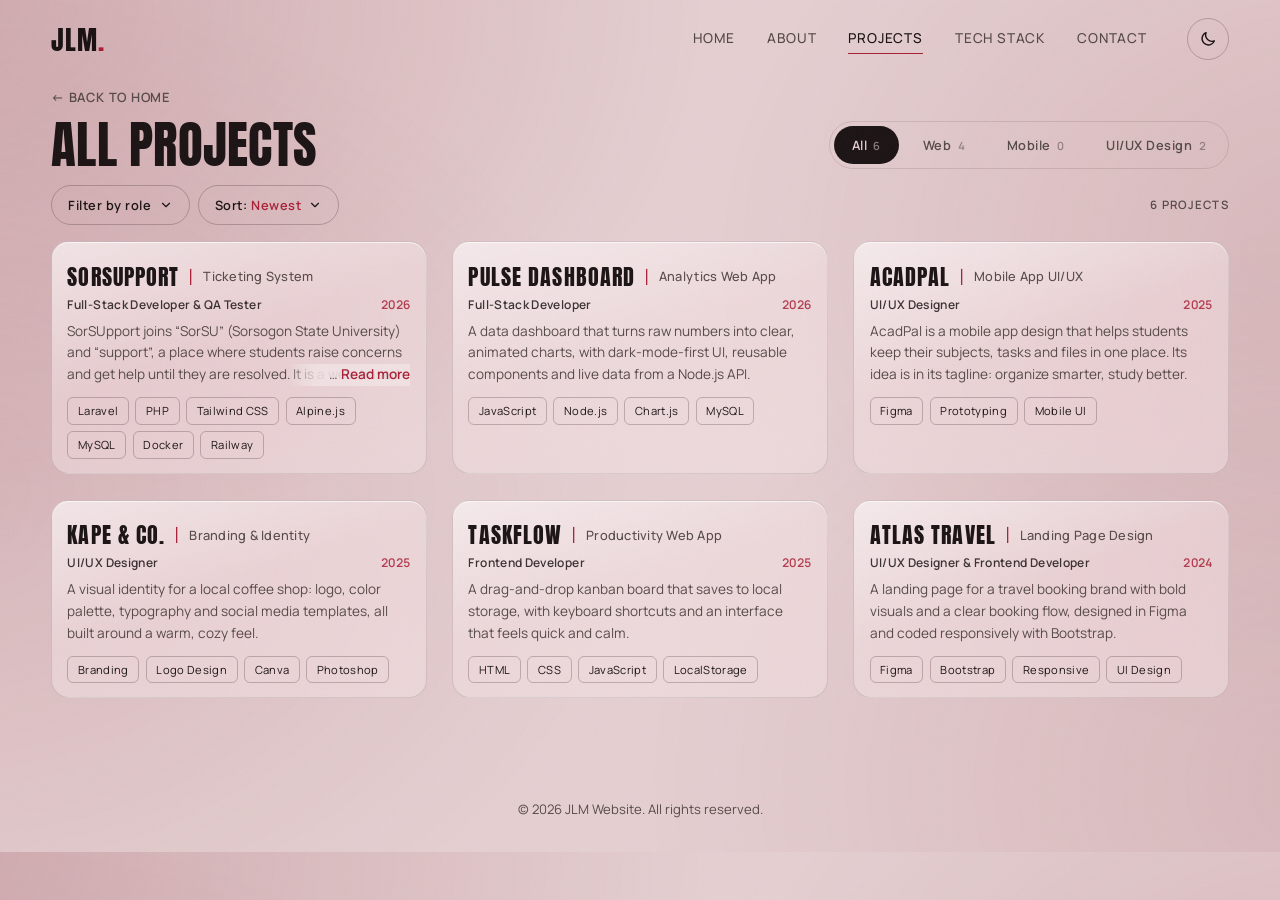
==== projects.html @ da12193c "All Projects: keep the dropdown layout, add sort, role and year on cards, tighter spacing Dropdowns " ====
<!DOCTYPE html>
<html lang="en">
<head>
  <meta charset="UTF-8" />
  <meta name="viewport" content="width=device-width, initial-scale=1.0" />
  <title>JLM Dev Portfolio</title>
  <meta name="description" content="All web, mobile and design projects by Jella Mae Calupit." />
  <link rel="preconnect" href="https://fonts.googleapis.com" />
  <link rel="preconnect" href="https://fonts.gstatic.com" crossorigin />
  <link href="https://fonts.googleapis.com/css2?family=Anton&family=Great+Vibes&family=JetBrains+Mono:wght@400;500&family=Manrope:wght@300;400;500;600;700&family=Pinyon+Script&family=Playfair+Display:ital,wght@1,400;1,500&display=swap" rel="stylesheet" />
  <!-- theme before first paint: saved choice, else the device setting; avoids a dark flash in light mode -->
  <script>
    try { var t = localStorage.getItem("theme"); } catch (e) {}
    document.documentElement.dataset.theme = t || (matchMedia("(prefers-color-scheme: light)").matches ? "light" : "dark");
  </script>
  <link rel="stylesheet" href="css/style.css" />
</head>
<body>

  <div class="curtain" aria-hidden="true"></div>

  <div class="scroll-progress" aria-hidden="true"></div>
  <div class="grain" aria-hidden="true"></div>

  <!-- Navigation -->
  <header class="nav" id="nav">
    <a href="index.html#home" class="nav__logo">JLM<span>.</span></a>

    <nav class="nav__links" id="navLinks" aria-label="Main">
      <a href="index.html#home" class="nav__link">Home</a>
      <a href="index.html#about" class="nav__link">About</a>
      <a href="projects.html" class="nav__link is-active" aria-current="page">Projects</a>
      <a href="index.html#tech-stack" class="nav__link">Tech Stack</a>
      <a href="index.html#contact" class="nav__link">Contact</a>
    </nav>

    <!-- light / dark switch: sun shows in dark mode, moon in light mode -->
    <button class="nav__theme" id="themeToggle" type="button" aria-label="Switch to light mode">
      <svg class="nav__theme-sun" viewBox="0 0 24 24" width="18" height="18" fill="none" stroke="currentColor" stroke-width="1.8" stroke-linecap="round" aria-hidden="true"><circle cx="12" cy="12" r="4"/><path d="M12 2v2M12 20v2M4.9 4.9l1.4 1.4M17.7 17.7l1.4 1.4M2 12h2M20 12h2M4.9 19.1l1.4-1.4M17.7 6.3l1.4-1.4"/></svg>
      <svg class="nav__theme-moon" viewBox="0 0 24 24" width="18" height="18" fill="none" stroke="currentColor" stroke-width="1.8" stroke-linecap="round" stroke-linejoin="round" aria-hidden="true"><path d="M20.5 14.5A8.5 8.5 0 0 1 9.5 3.5a8.5 8.5 0 1 0 11 11Z"/></svg>
    </button>

    <button class="nav__burger" id="burger" aria-label="Open menu" aria-expanded="false">
      <span></span><span></span>
    </button>
  </header>

  <main>
    <section class="section work work--page" id="projects">
      <a href="index.html#projects" class="back-link">← Back to home</a>

      <div class="work__bar work__bar--page" data-reveal>
        <h1 class="section__title">All Projects</h1>
        <div class="filters" role="tablist" aria-label="Filter projects">
          <button class="filter is-active" data-filter="all">All</button>
          <button class="filter" data-filter="web">Web</button>
          <button class="filter" data-filter="mobile">Mobile</button>
          <button class="filter" data-filter="design">UI/UX Design</button>
        </div>
      </div>

      <!-- role filter (checklist, built from the projects' roles in js/main.js) · sort · how many are shown -->
      <div class="toolbar" data-reveal>
        <div class="drop" id="roleDrop">
          <button class="drop__toggle" type="button" aria-expanded="false" aria-controls="roleFilters">Filter by role<span class="drop__badge" hidden></span><svg viewBox="0 0 24 24" width="14" height="14" fill="none" stroke="currentColor" stroke-width="2" stroke-linecap="round" stroke-linejoin="round" aria-hidden="true"><path d="m6 9 6 6 6-6"/></svg></button>
          <div class="drop__panel" id="roleFilters" aria-label="Filter by role"></div>
        </div>
        <div class="drop" id="sortDrop">
          <button class="drop__toggle" type="button" aria-expanded="false" aria-controls="sortOptions">Sort: <span class="drop__value">Newest</span><svg viewBox="0 0 24 24" width="14" height="14" fill="none" stroke="currentColor" stroke-width="2" stroke-linecap="round" stroke-linejoin="round" aria-hidden="true"><path d="m6 9 6 6 6-6"/></svg></button>
          <div class="drop__panel" id="sortOptions" role="radiogroup" aria-label="Sort projects">
            <button class="sort" type="button" role="radio" aria-checked="true" data-sort="new" data-short="Newest">Newest first</button>
            <button class="sort" type="button" role="radio" aria-checked="false" data-sort="old" data-short="Oldest">Oldest first</button>
            <button class="sort" type="button" role="radio" aria-checked="false" data-sort="az" data-short="A–Z">Title, A to Z</button>
            <button class="sort" type="button" role="radio" aria-checked="false" data-sort="za" data-short="Z–A">Title, Z to A</button>
          </div>
        </div>
        <p class="projects__count" id="projectsCount" aria-live="polite"></p>
      </div>

      <div class="projects" id="projectGrid"></div>
      <p class="projects__empty" id="projectsEmpty" hidden>No projects match these filters yet.</p>
    </section>
  </main>

  <footer class="footer">
    <div class="footer__row">
      <span>© <span id="year"></span> JLM Website. All rights reserved.</span>
    </div>
  </footer>

  <button class="to-top" id="toTop" aria-label="Back to top">
    <svg viewBox="0 0 24 24" width="20" height="20" fill="none" stroke="currentColor" stroke-width="2" stroke-linecap="round" stroke-linejoin="round"><path d="M12 19V5M5 12l7-7 7 7"/></svg>
  </button>

  <!-- Project modal: fixed size; left = image, role, year, stack, buttons; right = title and scrollable description -->
  <div class="modal" id="modal" aria-hidden="true">
    <div class="modal__backdrop" data-close></div>
    <div class="modal__panel" role="dialog" aria-modal="true" aria-labelledby="modalTitle">
      <button class="modal__close" data-close aria-label="Close">✕</button>
      <div class="modal__side">
        <p class="modal__shot" id="modalShot"></p>
        <div class="modal__media" id="modalMedia"></div>
        <!-- role on the left, year on the right, stack below (no labels needed) -->
        <div class="modal__meta">
          <p id="modalRole"></p>
          <p class="modal__year" id="modalYear"></p>
        </div>
        <div class="modal__stack">
          <div class="chips" id="modalTags"></div>
        </div>
        <div class="modal__actions">
          <a href="#" class="btn btn--primary" target="_blank" rel="noopener" id="modalLive"><span class="btn__logo"></span>Live demo <span class="btn__arrow">↗</span></a>
          <a href="#" class="btn btn--ghost" target="_blank" rel="noopener" id="modalCode"><svg class="btn__icon" viewBox="0 0 24 24" width="15" height="15" fill="currentColor" aria-hidden="true"><path d="M12 .3a12 12 0 0 0-3.8 23.38c.6.12.83-.26.83-.57l-.02-2.04c-3.34.72-4.04-1.61-4.04-1.61-.55-1.39-1.34-1.76-1.34-1.76-1.08-.74.09-.73.09-.73 1.2.09 1.84 1.24 1.84 1.24 1.07 1.83 2.8 1.3 3.49 1 .1-.78.42-1.3.76-1.6-2.67-.31-5.47-1.34-5.47-5.93 0-1.31.47-2.38 1.24-3.22-.14-.3-.54-1.52.1-3.18 0 0 1-.32 3.3 1.23a11.5 11.5 0 0 1 6 0c2.28-1.55 3.29-1.23 3.29-1.23.64 1.66.24 2.88.12 3.18a4.65 4.65 0 0 1 1.23 3.22c0 4.61-2.8 5.62-5.48 5.92.43.37.81 1.1.81 2.22l-.01 3.29c0 .32.22.7.83.58A12 12 0 0 0 12 .3"/></svg>Source code</a>
        </div>
      </div>
      <div class="modal__content">
        <span class="modal__cat" id="modalCat"></span>
        <h3 class="modal__title" id="modalTitle"></h3>
        <div class="modal__body">
          <div class="modal__desc" id="modalDesc"></div>
        </div>
        <div class="modal__pager" id="modalPager" aria-label="Description pages"></div>
      </div>
    </div>
  </div>

  <script src="js/main.js"></script>
</body>
</html>
---- css/style.css ----
/* =========================================================
   JLM — Jella Mae Calupit · Portfolio
   Palette: black · white · maroon
   ========================================================= */

:root {
  --bg: #0b0a0a;
  --bg-2: #110e0e;
  --surface: #171313;
  --surface-2: #1e1818;
  --line: rgba(243, 238, 233, 0.09);
  --line-strong: rgba(243, 238, 233, 0.18);
  --text: #f3eee9;
  --muted: #a39b96;
  --dim: #6f6764;
  --maroon-deep: #3a0a12;
  --maroon: #7a1424;
  --maroon-2: #9e1b32;
  --maroon-bright: #c62a43;
  --on-maroon: #f3eee9; /* text on maroon fills, the same in both themes */
  --wash: rgba(98, 15, 30, .62); /* maroon washes behind the page */
  --wash-2: rgba(98, 15, 30, .46);
  --nav-bg: rgba(11, 10, 10, .78);
  --shadow: rgba(0, 0, 0, .5);
  /* frosted cards: about half see-through */
  --glass: rgba(26, 20, 21, .55);
  --glass-hi: rgba(255, 255, 255, .06);
  --glass-edge: rgba(255, 255, 255, .11);

  --f-display: "Anton", "Impact", sans-serif;
  --f-body: "Manrope", system-ui, sans-serif;
  --f-script: "Pinyon Script", cursive;
  --f-hello: "Great Vibes", cursive;
  --f-serif: "Playfair Display", Georgia, serif;
  --f-mono: "JetBrains Mono", ui-monospace, monospace;

  --gutter: clamp(1rem, 4vw, 3.5rem);
  --space: clamp(3.5rem, 6vw, 5rem); /* vertical padding shared by every section */
  --radius: 14px;
  --ease: cubic-bezier(0.22, 1, 0.36, 1);
}

/* light theme: light dusty-maroon page, pale rose cards, near-black text, maroon washes; maroons unchanged (bright one a touch deeper for contrast) */
:root[data-theme="light"] {
  --bg: #e5cfd1;
  --bg-2: #dcc3c6;
  --surface: #f2e4e5;
  --surface-2: #e8d5d7;
  --line: rgba(40, 18, 22, 0.12);
  --line-strong: rgba(40, 18, 22, 0.24);
  --text: #1a1213;
  --muted: #554947;
  --dim: #85797a;
  --maroon-bright: #a81f36;
  --wash: rgba(122, 20, 36, .2);
  --wash-2: rgba(122, 20, 36, .13);
  --nav-bg: rgba(229, 207, 209, .85);
  --shadow: rgba(60, 20, 28, .22);
  --glass: rgba(242, 228, 229, .5);
  --glass-hi: rgba(255, 255, 255, .5);
  --glass-edge: rgba(255, 255, 255, .7);
  color-scheme: light;
}
/* glass cards: translucent fill, soft blur of what is behind, faint light along the top edge */
.slide, .project__card, .tech__item, .edu--cols li {
  background: linear-gradient(160deg, var(--glass-hi), transparent 45%), var(--glass);
  -webkit-backdrop-filter: blur(18px) saturate(1.25); backdrop-filter: blur(18px) saturate(1.25);
  box-shadow: inset 0 1px 0 var(--glass-edge);
}

/* theme switch: the new page sweeps in over the old one behind a soft fade band (moved by theme() in js/main.js) */
::view-transition-old(root), ::view-transition-new(root) { animation: none; mix-blend-mode: normal; }
::view-transition-new(root) {
  /* mask = the full screen plus a soft band a quarter of the screen wide; outside the mask the new page is hidden.
     It starts with the band right at the screen edge, so the sweep shows from the first frame. */
  -webkit-mask-size: 125% 100%; mask-size: 125% 100%;
  -webkit-mask-repeat: no-repeat; mask-repeat: no-repeat;
}
:root[data-swipe="ltr"]::view-transition-new(root) {
  -webkit-mask-image: linear-gradient(90deg, #000 80%, transparent); mask-image: linear-gradient(90deg, #000 80%, transparent);
  -webkit-mask-position: 500% 0; mask-position: 500% 0;
}
:root[data-swipe="rtl"]::view-transition-new(root) {
  -webkit-mask-image: linear-gradient(90deg, transparent, #000 20%); mask-image: linear-gradient(90deg, transparent, #000 20%);
  -webkit-mask-position: -400% 0; mask-position: -400% 0;
}

*,
*::before,
*::after { box-sizing: border-box; margin: 0; padding: 0; }

html { scroll-behavior: smooth; -webkit-text-size-adjust: 100%; }

/* mostly black, with large soft maroon washes scattered down the page; they scroll with the content */
body {
  background:
    radial-gradient(1100px 800px at -5% 0%, var(--wash), transparent 70%),
    radial-gradient(900px 700px at 105% 30%, var(--wash-2), transparent 70%),
    radial-gradient(1000px 750px at -5% 58%, var(--wash-2), transparent 70%),
    radial-gradient(1000px 800px at 105% 92%, var(--wash-2), transparent 70%),
    var(--bg);
  color: var(--text);
  font-family: var(--f-body);
  font-size: 16px;
  line-height: 1.6;
  overflow-x: hidden;
  -webkit-font-smoothing: antialiased;
}

img { display: block; max-width: 100%; }
a { color: inherit; text-decoration: none; }
button { font: inherit; color: inherit; background: none; border: 0; cursor: pointer; }
ul, ol { list-style: none; }
::selection { background: var(--maroon); color: var(--on-maroon); }

/* ---------- Curtain: black panel that slides up on load ---------- */
.curtain { position: fixed; inset: 0; z-index: 1000; background: var(--bg); pointer-events: none; transition: transform .9s cubic-bezier(.76, 0, .24, 1) .1s; }
body.is-loaded .curtain { transform: translateY(-100%); }

/* ---------- Progress & grain ---------- */
.scroll-progress {
  position: fixed; top: 0; left: 0; height: 2px; width: 100%; z-index: 120;
  background: linear-gradient(90deg, var(--maroon), var(--maroon-bright));
  transform-origin: 0 50%; transform: scaleX(0);
}
.grain {
  position: fixed; inset: 0; z-index: 90; pointer-events: none; opacity: .05;
  background-image: url("data:image/svg+xml,%3Csvg xmlns='http://www.w3.org/2000/svg' width='160' height='160'%3E%3Cfilter id='n'%3E%3CfeTurbulence type='fractalNoise' baseFrequency='.9' numOctaves='3' stitchTiles='stitch'/%3E%3C/filter%3E%3Crect width='100%25' height='100%25' filter='url(%23n)'/%3E%3C/svg%3E");
}

/* ---------- Navigation ---------- */
.nav {
  position: fixed; top: 0; left: 0; right: 0; z-index: 110;
  display: flex; align-items: center; justify-content: space-between; gap: 1rem;
  padding: 1.1rem var(--gutter);
  transition: transform .5s var(--ease), background .4s, padding .4s;
}
.nav.is-scrolled { background: var(--nav-bg); backdrop-filter: blur(14px); -webkit-backdrop-filter: blur(14px); border-bottom: 1px solid var(--line); padding-block: .75rem; }
.nav.is-hidden { transform: translateY(-110%); }
.nav__logo { font-family: var(--f-display); font-size: 1.7rem; letter-spacing: .04em; }
.nav__logo span { color: var(--maroon-bright); }
.nav__links { display: flex; gap: 2rem; margin-left: auto; }
/* light / dark switch: round like the menu button; shows the sun in dark mode and the moon in light mode */
.nav__theme { flex: none; display: grid; place-items: center; width: 42px; height: 42px; margin-left: 1.5rem; border: 1px solid var(--line-strong); border-radius: 50%; color: var(--text); transition: background .3s, border-color .3s, color .3s; }
.nav__theme:hover { background: var(--maroon); border-color: var(--maroon); color: var(--on-maroon); }
.nav__theme-moon { display: none; }
:root[data-theme="light"] .nav__theme-sun { display: none; }
:root[data-theme="light"] .nav__theme-moon { display: block; }
.nav__link { position: relative; font-size: .85rem; font-weight: 500; letter-spacing: .06em; text-transform: uppercase; color: var(--muted); transition: color .3s; }
.nav__link::after { content: ""; position: absolute; left: 0; bottom: -4px; height: 1px; width: 100%; background: var(--maroon-bright); opacity: 0; transition: opacity .3s; }
.nav__link:hover, .nav__link.is-active { color: var(--text); }
.nav__link.is-active::after { opacity: 1; }

.nav__burger { display: none; width: 42px; height: 42px; border: 1px solid var(--line-strong); border-radius: 50%; position: relative; }
.nav__burger span { position: absolute; left: 12px; right: 12px; height: 1.5px; background: var(--text); transition: transform .4s var(--ease), top .4s var(--ease); }
.nav__burger span:first-child { top: 16px; }
.nav__burger span:last-child { top: 24px; }
.nav__burger[aria-expanded="true"] span:first-child { top: 20px; transform: rotate(45deg); }
.nav__burger[aria-expanded="true"] span:last-child { top: 20px; transform: rotate(-45deg); }

/* ---------- Buttons ---------- */
.btn {
  display: inline-flex; align-items: center; justify-content: center; gap: .6rem;
  padding: .95rem 1.6rem; border-radius: 999px;
  font-size: .85rem; font-weight: 600; letter-spacing: .05em; text-transform: uppercase;
  transition: background .3s, color .3s, border-color .3s;
}
.btn--primary { background: var(--maroon); color: var(--on-maroon); border: 1px solid var(--maroon); }
.btn--primary:hover { background: var(--text); border-color: var(--text); color: var(--bg); }
.btn--ghost { border: 1px solid var(--line-strong); }
.btn--ghost:hover { background: var(--maroon); border-color: var(--maroon); color: var(--on-maroon); }

/* ---------- Hero ---------- */
.hero {
  position: relative; min-height: 100svh;
  display: grid; grid-template-columns: 1fr minmax(300px, 560px) 1fr;
  padding: 6rem var(--gutter) 0; overflow: hidden;
  background:
    radial-gradient(ellipse 60% 50% at 50% 30%, rgba(122, 20, 36, 0.28), transparent 70%);
  /* glyphs sit ~0.153em below the box top, so this puts the letters just under the header (~5.25rem) */
  --word-top: calc(5.25rem - var(--word-size) * 0.153 * var(--word-stretch));
  --word-size: clamp(5.5rem, 20vw, 22rem);
  --word-stretch: 1.17; /* height of the letters (1 = normal) */
  --word-narrow: 1.04;  /* width of the letters (1 = normal) */
}

.hero__bigword {
  position: absolute; left: 0; right: 0; top: var(--word-top); z-index: 0;
  text-align: center; font-family: var(--f-display); font-weight: 400;
  font-size: var(--word-size); line-height: 1.2; letter-spacing: -.01em;
  transform: scale(var(--word-narrow), var(--word-stretch)); transform-origin: 50% 0;
  white-space: nowrap; user-select: none;
  /* layer 1: dark band that sweeps across (parked off to the right); layer 2: maroon fill */
  background:
    linear-gradient(100deg, transparent 40%, rgba(12, 4, 6, .9) 50%, transparent 60%) no-repeat,
    linear-gradient(180deg, var(--maroon-2) 0%, var(--maroon) 100%);
  background-size: 300% 100%, 100% 100%;
  background-position: 0% 0, 0 0;
  -webkit-background-clip: text; background-clip: text; color: transparent;
}
.hero__bigword.is-sweeping { animation: sweep 1.8s cubic-bezier(.45, 0, .2, 1) both; }
@keyframes sweep {
  from { background-position: 100% 0, 0 0; }
  to { background-position: 0% 0, 0 0; }
}

.hero__photo {
  grid-column: 2; align-self: end; position: relative; z-index: 1;
  height: min(78vh, 760px); width: 100%; margin-bottom: 1.5rem;
  -webkit-mask-image: radial-gradient(ellipse 50% 62% at 50% 40%, #000 58%, transparent 100%);
  mask-image: radial-gradient(ellipse 50% 62% at 50% 40%, #000 58%, transparent 100%);
}
.hero__photo img { width: 100%; height: 100%; object-fit: cover; object-position: 50% 30%; filter: grayscale(1) contrast(1.08); }
:root[data-theme="light"] .hero__photo img { filter: none; } /* light-mode photo shows in colour */

.hero__left, .hero__right { align-self: end; position: relative; z-index: 3; padding-bottom: 1.5rem; }
/* left column starts at the bottom edge of PORTFOLIO so only "Hello, I'm" overlaps it */
.hero__left { grid-column: 1; grid-row: 1; align-self: start; max-width: 420px; margin-top: calc(var(--word-top) + var(--word-size) * 1.02 * var(--word-stretch) - 6rem - 2.2rem); }
.hero__right { grid-column: 3; grid-row: 1; justify-self: end; width: 100%; max-width: 300px; margin-bottom: 4.5rem; }

.hero__hello { font-family: var(--f-hello); font-weight: 400; font-style: italic; font-synthesis: style; font-size: clamp(2.4rem, 3.9vw, 3.7rem); letter-spacing: 0; word-spacing: .2em; color: var(--text); line-height: 1; margin-bottom: .3rem; }
.hero__name { font-family: var(--f-display); font-weight: 400; font-size: clamp(2rem, 3.4vw, 3.4rem); line-height: 1; text-transform: uppercase; letter-spacing: .005em; white-space: nowrap; }
.hero__role { margin: .8rem 0 1rem; font-size: .9rem; font-weight: 600; letter-spacing: .14em; text-transform: uppercase; color: var(--maroon-bright); }
.hero__desc { color: var(--muted); font-size: .92rem; margin-bottom: 1.6rem; }
.hero__ctas { display: flex; flex-wrap: wrap; gap: .75rem; }

.socials { display: flex; align-items: center; gap: .9rem; margin-top: 1.5rem; }
.socials a { display: grid; place-items: center; transition: opacity .3s; }
.socials a:hover { opacity: .75; }

.hero__list li { display: flex; gap: .75rem; padding: .55rem 0; font-size: .92rem; border-bottom: 1px solid var(--line); }
.hero__list li span { flex: none; display: grid; place-items: center; color: var(--maroon-bright); margin-top: .2rem; }
.hero__loc { display: flex; align-items: center; gap: .5rem; margin-top: 1.25rem; font-size: .75rem; font-weight: 600; letter-spacing: .08em; text-transform: uppercase; color: var(--muted); }
.hero__loc svg { flex: none; color: var(--maroon-bright); }

/* hero intro fade (text only, no movement on hover) */
.hero__left > *, .hero__right > * { opacity: 0; transform: translateY(24px); }
body.is-loaded .hero__left > *, body.is-loaded .hero__right > * { opacity: 1; transform: none; transition: opacity 1s var(--ease), transform 1s var(--ease); }
body.is-loaded .hero__left > :nth-child(2) { transition-delay: .1s; }
body.is-loaded .hero__left > :nth-child(3) { transition-delay: .2s; }
body.is-loaded .hero__left > :nth-child(4) { transition-delay: .3s; }
body.is-loaded .hero__left > :nth-child(5) { transition-delay: .4s; }
body.is-loaded .hero__left > :nth-child(6) { transition-delay: .5s; }
body.is-loaded .hero__right > :nth-child(2) { transition-delay: .2s; }
.hero__photo { opacity: 0; }
body.is-loaded .hero__photo { opacity: 1; transition: opacity 1.4s var(--ease); }


/* ---------- Sections ---------- */
.section { position: relative; padding: var(--space) var(--gutter); }
.section__head { display: flex; align-items: baseline; gap: 1rem; margin-bottom: clamp(2rem, 4vw, 3rem); }
.section__head--split { justify-content: space-between; align-items: flex-end; flex-wrap: wrap; gap: 1.5rem; }
.section__head--split > div:first-child { display: flex; align-items: baseline; gap: 1rem; }
.section__title { font-family: var(--f-display); font-weight: 400; font-size: clamp(2rem, 4vw, 3.4rem); line-height: 1; text-transform: uppercase; letter-spacing: .005em; }

[data-reveal] { opacity: 0; transform: translateY(40px); transition: opacity 1s var(--ease), transform 1s var(--ease); }
[data-reveal].is-in { opacity: 1; transform: none; }

/* ---------- About ---------- */
.about { padding-top: clamp(1.5rem, 3vw, 2.5rem); } /* sits closer to the Home section */
.about .section__head { margin-bottom: .75rem; }
.work { padding-top: clamp(1.5rem, 3vw, 2.5rem); }
.about__grid { display: grid; grid-template-columns: minmax(0, 1fr) min(460px, 38%); gap: clamp(2rem, 4vw, 3.5rem); align-items: center; } /* text fills the row; slider column is only as wide as the card stack */

/* ---------- About: coverflow slider ---------- */
.slider { position: relative; height: 350px; margin-top: 3rem; overflow: hidden; touch-action: pan-y; /* sideways swipes change the card */ -webkit-mask-image: linear-gradient(90deg, transparent, #000 14%, #000 86%, transparent); mask-image: linear-gradient(90deg, transparent, #000 14%, #000 86%, transparent); }
.slider__track { position: absolute; inset: 0 0 2.5rem; }
.slide {
  position: absolute; top: 0; left: 50%; width: min(285px, 66%); height: 100%;
  margin-left: calc(min(285px, 66%) / -2);
  display: flex; flex-direction: column; padding: 1.6rem 1.4rem;
  border: 1px solid var(--line); border-radius: calc(var(--radius) + 4px);
  transition: transform .8s var(--ease), opacity .8s var(--ease), filter .8s var(--ease), border-color .8s, box-shadow .8s;
  cursor: pointer;
}
.slide.is-active { border-color: rgba(198, 42, 67, .55); box-shadow: inset 0 1px 0 var(--glass-edge), 0 25px 50px -20px rgba(122, 20, 36, .6); cursor: default; }
/* icon on its own row, title below it */
.slide__title { margin-bottom: 1rem; font-family: var(--f-display); font-weight: 400; font-size: 1.55rem; line-height: 1.15; text-transform: uppercase; letter-spacing: .02em; }
.slide__icon { display: block; width: 2.3rem; height: 2.3rem; margin-bottom: .75rem; color: var(--maroon-bright); }
.slide__icon svg { display: block; width: 100%; height: 100%; }
.slide__text { font-size: .93rem; line-height: 1.6; color: var(--muted); }
.slide__num { margin-top: auto; padding-top: .9rem; font-family: var(--f-mono); font-size: .75rem; color: var(--maroon-bright); }
.slider__dots { position: absolute; left: 0; right: 0; bottom: .5rem; display: flex; justify-content: center; gap: .45rem; }
.slider__dot { width: 7px; height: 7px; padding: 0; border-radius: 999px; background: var(--line-strong); transition: width .4s var(--ease), background .4s; }
.slider__dot.is-active { width: 22px; background: var(--maroon-bright); }
.about__lead { font-family: var(--f-serif); font-style: italic; font-size: clamp(1.3rem, 2vw, 2.2rem); line-height: 1.25; margin-bottom: .9rem; text-wrap: balance; } /* even lines, no word left alone */
.about__lead em { color: var(--maroon-bright); }
.about__text > p:not(.about__lead) { color: var(--muted); font-size: 1.05rem; line-height: 1.75; margin-bottom: 1.1rem; }
.about__text strong { color: var(--text); font-weight: 600; }


/* ---------- Work ---------- */
/* one row: title left, tabs centered, "See more" right */
.work__bar { display: grid; grid-template-columns: 1fr auto 1fr; align-items: center; gap: 1rem; margin-bottom: clamp(1rem, 2vw, 1.75rem); } /* same as the gap between card rows */
.work__bar .section__title { grid-column: 1; }
.work__bar .filters { grid-column: 2; }
.see-more { grid-column: 3; justify-self: end; display: inline-flex; align-items: center; gap: .5rem; font-size: .85rem; font-weight: 600; letter-spacing: .06em; text-transform: uppercase; color: var(--muted); transition: color .3s; }
.see-more__arrow { flex: none; display: block; color: var(--maroon-bright); } /* drawn arrow, so it centres on the text on every device */
.see-more:hover { color: var(--text); }
/* projects page: title left, tabs right */
.work__bar--page { grid-template-columns: 1fr auto; }
.work__bar--page .filters { grid-column: 2; }
.work--page { padding-top: 5.25rem; min-height: 80vh; } /* just clears the fixed header */
.back-link { display: inline-block; margin-bottom: .75rem; font-size: .8rem; font-weight: 600; letter-spacing: .06em; text-transform: uppercase; color: var(--muted); transition: color .3s; }
.back-link:hover { color: var(--maroon-bright); }

.filters { display: flex; gap: .4rem; padding: 4px; border: 1px solid var(--line); border-radius: 999px; }
.filter { padding: .55rem 1.1rem; border-radius: 999px; font-size: .8rem; font-weight: 600; letter-spacing: .04em; color: var(--muted); transition: background .3s, color .3s; }
.filter:hover { color: var(--text); }
.filter.is-active { background: var(--text); color: var(--bg); }

/* projects page toolbar: role filter and sort dropdowns on the left, the count on the right */
.work__bar--page { margin-bottom: .9rem; }
.toolbar { position: relative; z-index: 5; display: flex; flex-wrap: wrap; align-items: center; gap: .5rem; margin-bottom: 1rem; }
.projects__count { margin-left: auto; font-size: .72rem; font-weight: 600; letter-spacing: .1em; text-transform: uppercase; color: var(--muted); }
.filter__n { margin-left: .4rem; font-size: .7rem; font-variant-numeric: tabular-nums; opacity: .55; }

.drop { position: relative; }
.drop__toggle {
  display: inline-flex; align-items: center; gap: .45rem; padding: .55rem 1rem; border: 1px solid var(--line-strong); border-radius: 999px;
  font-size: .8rem; font-weight: 600; letter-spacing: .04em; color: var(--text); transition: border-color .3s;
}
.drop__toggle:hover, .drop.is-open .drop__toggle { border-color: var(--maroon-bright); }
.drop__toggle svg { transition: transform .3s var(--ease); }
.drop.is-open .drop__toggle svg { transform: rotate(180deg); }
.drop__value { margin-left: -.2rem; color: var(--maroon-bright); }
.drop__badge { display: grid; place-items: center; min-width: 1.25rem; height: 1.25rem; padding: 0 .3rem; border-radius: 999px; background: var(--maroon); color: var(--on-maroon); font-size: .68rem; }
.drop__badge[hidden] { display: none; }
.drop__panel {
  position: absolute; top: calc(100% + .45rem); left: 0; width: max-content; min-width: 210px; max-width: calc(100vw - 2 * var(--gutter));
  display: flex; flex-direction: column; gap: .1rem; padding: .45rem;
  background: var(--surface); border: 1px solid var(--line-strong); border-radius: calc(var(--radius) + 2px); box-shadow: 0 18px 40px var(--shadow);
  opacity: 0; visibility: hidden; transform: translateY(-6px); transition: opacity .3s var(--ease), transform .3s var(--ease), visibility .3s;
}
.drop.is-open .drop__panel { opacity: 1; visibility: visible; transform: none; }

/* rows in a dropdown: a square tick (roles, pick several) or a round dot (sort, pick one) */
.role, .sort { display: flex; align-items: center; gap: .6rem; width: 100%; padding: .55rem .7rem; border-radius: 8px; font-size: .85rem; text-align: left; color: var(--muted); transition: background .3s, color .3s; }
.role::before, .sort::before { content: ""; flex: none; width: .85rem; height: .85rem; border: 1px solid currentColor; border-radius: 3px; transition: background .3s; }
.sort::before { border-radius: 50%; }
.role:hover, .sort:hover { color: var(--text); background: var(--line); }
.role[aria-pressed="true"], .sort[aria-checked="true"] { background: var(--wash); color: var(--text); }
.role[aria-pressed="true"]::before, .sort[aria-checked="true"]::before { background: var(--maroon-bright); border-color: var(--maroon-bright); box-shadow: inset 0 0 0 2px var(--surface); }
.role-clear { align-self: flex-start; margin: .2rem 0 0 .3rem; padding: .3rem .4rem; font-size: .78rem; font-weight: 600; color: var(--maroon-bright); text-decoration: underline; text-underline-offset: 3px; }
.role-clear[hidden] { display: none; }
.projects__empty { padding: 3rem 0; text-align: center; color: var(--muted); }

.projects { display: grid; grid-template-columns: repeat(3, 1fr); gap: clamp(1rem, 2vw, 1.75rem); }
.project.is-hidden { display: none; }
.project.is-entering { animation: projIn .6s var(--ease) both; }
@keyframes projIn { from { opacity: 0; } }
/* every card stretches to the tallest card in its row; the extra space sits below the tags */
.project { display: flex; }
.project.is-hidden { display: none; }
.project__card {
  display: flex; flex-direction: column; justify-content: flex-start; width: 100%; text-align: left; /* content starts at the top, not centred */
  border: 1px solid var(--line); border-radius: calc(var(--radius) + 4px); padding: .6rem;
  transition: border-color .3s, transform .5s var(--ease), box-shadow .5s var(--ease);
}
.project__card:hover { border-color: rgba(198, 42, 67, .55); }
/* whole card zooms toward the viewer on hover (mouse/trackpad only, so it doesn't stick after a tap) */
@media (hover: hover) {
  .project__card:hover { transform: scale(1.04); box-shadow: inset 0 1px 0 var(--glass-edge), 0 22px 50px var(--shadow); }
}
.project__media { position: relative; aspect-ratio: 28 / 15; border-radius: var(--radius); overflow: hidden; background: var(--bg); }
.media__img { position: absolute; inset: 0; z-index: 2; width: 100%; height: 100%; object-fit: contain; } /* real screenshot covers the mock, shown whole */
.project__info { padding: .75rem .35rem .25rem; }
.project__title { display: flex; flex-wrap: wrap; align-items: center; column-gap: .55rem; font-family: var(--f-display); font-weight: 400; font-size: 1.4rem; text-transform: uppercase; letter-spacing: .05em; line-height: 1.15; }
.project__sep { color: var(--maroon-bright); font-family: var(--f-body); font-weight: 300; } /* full title height */
.project__type { font-family: var(--f-body); font-size: .8rem; font-weight: 500; letter-spacing: .02em; text-transform: none; color: var(--muted); } /* vertically centred against the title */
/* three lines max; "… Read more" sits over the end of the third line */
/* role on the left, year on the right */
.project__meta { display: flex; justify-content: space-between; gap: .75rem; margin-top: .35rem; font-size: .75rem; font-weight: 600; letter-spacing: .03em; color: var(--text); opacity: .85; }
.project__year { flex: none; color: var(--maroon-bright); font-variant-numeric: tabular-nums; }
.project__desc { position: relative; margin-top: .4rem; font-size: .85rem; line-height: 1.6; color: var(--muted); max-height: calc(3 * 1.6em); overflow: hidden; }
.project__more { position: absolute; right: 0; bottom: 0; padding-left: 2.5rem; background: linear-gradient(90deg, transparent, var(--glass) 2rem), linear-gradient(90deg, transparent, var(--glass) 2rem), linear-gradient(90deg, transparent, var(--glass) 2rem); color: var(--muted); }
.project__more u { color: var(--maroon-bright); text-decoration: none; font-weight: 600; }
.project__card:hover .project__more u { text-decoration: underline; text-underline-offset: 3px; }
.project__tags { display: flex; flex-wrap: wrap; gap: .4rem; margin-top: .7rem; }
.project__tags li { padding: .25rem .6rem; border: 1px solid var(--line-strong); border-radius: 6px; font-size: .7rem; letter-spacing: .03em; color: var(--text); white-space: nowrap; }

/* --- CSS mockups (project thumbnails) --- */
.mock { position: absolute; inset: 0; display: flex; flex-direction: column; }
.mock__bar { flex: none; display: flex; align-items: center; gap: 4px; padding: 7px 9px; background: rgba(255, 255, 255, .05); border-bottom: 1px solid rgba(255, 255, 255, .05); }
.mock__bar i { width: 6px; height: 6px; border-radius: 50%; background: rgba(255, 255, 255, .2); }
.mock__bar b { margin-left: 8px; height: 8px; width: 45%; border-radius: 4px; background: rgba(255, 255, 255, .08); }
.mock__body { position: relative; flex: 1; overflow: hidden; }
.ln { display: block; height: 6px; border-radius: 3px; background: rgba(243, 238, 233, .18); margin-bottom: 6px; }
.ln--t { height: 12px; background: var(--text); }
.ln--m { background: var(--maroon-bright); }

.mock--shop { background: linear-gradient(135deg, #1b0f11, #0b0a0a); }
.mock--shop .mock__body { display: grid; grid-template-columns: 1fr 1fr; grid-template-rows: 1fr auto; gap: 10px; padding: 14px; }
.mock--shop .hero-txt { align-self: center; }
.mock--shop .hero-txt .ln--t { width: 90%; }
.mock--shop .hero-txt .btn-s { display: inline-block; margin-top: 8px; width: 50px; height: 14px; border-radius: 7px; background: var(--maroon-bright); }
.mock--shop .product { position: relative; display: grid; place-items: center; }
.mock--shop .product::before { content: ""; width: 78%; aspect-ratio: 1; border-radius: 50%; background: radial-gradient(circle at 35% 30%, var(--maroon-2), var(--maroon-deep)); box-shadow: 0 10px 30px rgba(198, 42, 67, .35); }
.mock--shop .product::after { content: ""; position: absolute; width: 30%; height: 50%; border-radius: 12px 12px 6px 6px; background: linear-gradient(180deg, #f3eee9, #b9b1ab); }
.mock--shop .row { grid-column: 1 / -1; display: grid; grid-template-columns: repeat(3, 1fr); gap: 8px; }
.mock--shop .row span { height: 34px; border-radius: 6px; background: rgba(255, 255, 255, .06); }

.mock--dash { background: #0e0c0c; }
.mock--dash .mock__body { display: grid; grid-template-columns: 22% 1fr; }
.mock--dash .side { background: var(--maroon-deep); padding: 12px 8px; }
.mock--dash .side .ln { background: rgba(243, 238, 233, .22); }
.mock--dash .main { padding: 12px; display: grid; grid-template-rows: auto 1fr; gap: 10px; }
.mock--dash .kpis { display: grid; grid-template-columns: repeat(3, 1fr); gap: 6px; }
.mock--dash .kpis span { height: 28px; border-radius: 6px; background: rgba(255, 255, 255, .06); border-left: 3px solid var(--maroon-bright); }
.mock--dash .chart { display: flex; align-items: flex-end; gap: 6%; padding: 8px; border-radius: 8px; background: rgba(255, 255, 255, .03); }
.mock--dash .chart span { flex: 1; border-radius: 3px 3px 0 0; background: linear-gradient(180deg, var(--maroon-bright), var(--maroon)); height: var(--h); }

.mock--phone { background: radial-gradient(circle at 50% 120%, var(--maroon) 0%, #1a0b0e 55%, #0b0a0a 100%); }
.mock--phone .mock__body { display: flex; justify-content: center; align-items: center; gap: 8%; }
.mock--phone .phone { width: 28%; aspect-ratio: 9 / 18; border-radius: 14px; border: 3px solid #2a2222; background: #0b0a0a; padding: 10px 7px; display: flex; flex-direction: column; gap: 5px; box-shadow: 0 20px 40px rgba(0, 0, 0, .6); }
.mock--phone .phone:nth-child(2) { transform: translateY(14px); }
.mock--phone .phone .art { aspect-ratio: 1; border-radius: 8px; background: linear-gradient(135deg, var(--maroon-bright), var(--maroon-deep)); margin-bottom: 4px; }
.mock--phone .phone .ln { height: 4px; margin-bottom: 2px; }
.mock--phone .phone .play { margin: auto auto 0; width: 18px; height: 18px; border-radius: 50%; background: var(--text); }

.mock--brand { background: #efe8e1; color: var(--bg); }
.mock--brand .mock__bar { background: rgba(0, 0, 0, .05); }
.mock--brand .mock__bar i, .mock--brand .mock__bar b { background: rgba(0, 0, 0, .15); }
.mock--brand .mock__body { display: grid; place-items: center; align-content: center; gap: 12px; }
.mock--brand .word { font-family: var(--f-serif); font-style: italic; font-size: clamp(2.2rem, 4vw, 3rem); color: var(--maroon); line-height: 1; }
.mock--brand .word small { display: block; font-family: var(--f-body); font-style: normal; font-size: .55rem; letter-spacing: .35em; text-align: center; color: var(--bg); margin-top: 6px; }
.mock--brand .sw { display: flex; gap: 6px; }
.mock--brand .sw span { width: 18px; height: 18px; border-radius: 50%; }

.mock--app { background: #121010; }
.mock--app .mock__body { display: grid; grid-template-columns: repeat(3, 1fr); gap: 8px; padding: 12px; }
.mock--app .col { background: rgba(255, 255, 255, .035); border-radius: 8px; padding: 7px; display: flex; flex-direction: column; gap: 6px; }
.mock--app .col > .ln { width: 50%; height: 5px; }
.mock--app .task { border-radius: 6px; background: var(--surface-2); padding: 6px; border-top: 2px solid var(--dim); }
.mock--app .task.m { border-top-color: var(--maroon-bright); }
.mock--app .task .ln { height: 4px; margin-bottom: 4px; }
.mock--app .task .ln:last-child { width: 60%; margin: 0; }

.mock--travel { background: linear-gradient(180deg, #2a0c12 0%, #0b0a0a 100%); }
.mock--travel .mock__body { padding: 16px; display: flex; flex-direction: column; justify-content: center; }
.mock--travel .sun { position: absolute; right: 14%; top: 14%; width: 26%; aspect-ratio: 1; border-radius: 50%; background: radial-gradient(circle, var(--maroon-bright), var(--maroon) 60%, transparent 70%); }
.mock--travel .hills { position: absolute; left: 0; right: 0; bottom: 0; height: 45%; background:
  radial-gradient(ellipse 60% 100% at 20% 100%, #1a0a0d 60%, transparent 61%),
  radial-gradient(ellipse 70% 90% at 85% 100%, #240c11 60%, transparent 61%); }
.mock--travel .head { position: relative; width: 55%; }
.mock--travel .head .ln--t { height: 14px; }
.mock--travel .search { position: relative; margin-top: 10px; width: 62%; height: 18px; border-radius: 9px; background: rgba(243, 238, 233, .9); display: flex; justify-content: flex-end; padding: 3px; }
.mock--travel .search::after { content: ""; width: 26%; border-radius: 6px; background: var(--maroon); }


/* ---------- Skills · Process · Quote ---------- */
.info { display: grid; grid-template-columns: 1.6fr 1fr; border-top: 1px solid var(--line); border-bottom: 1px solid var(--line); }
.info__col { padding: clamp(2.5rem, 4vw, 3.5rem) var(--gutter); border-right: 1px solid var(--line); }
.info__title { font-size: clamp(1.25rem, 1.8vw, 1.5rem); font-weight: 600; letter-spacing: .02em; text-transform: uppercase; margin-bottom: 2rem; }
.info__label { font-size: .78rem; font-weight: 600; letter-spacing: .08em; text-transform: uppercase; color: var(--maroon-bright); margin-bottom: 1rem; }

.edu { margin-bottom: 1.5rem; padding-bottom: 1.5rem; border-bottom: 1px solid var(--line); }
.edu li { display: flex; justify-content: space-between; align-items: flex-start; gap: 1rem; margin-bottom: 1.1rem; }
.edu li:last-child { margin-bottom: 0; }
.edu h4 { font-size: .98rem; font-weight: 600; }
.edu p { font-size: .82rem; color: var(--muted); }
.edu li > span { flex: none; font-family: var(--f-mono); font-size: .75rem; color: var(--maroon-bright); padding-top: .2rem; }
/* About: education in two columns, most recent first */
.about__edu-title { margin: .6rem 0 .9rem; } /* same style as the "Tech Stack" heading */
.edu--cols { display: grid; grid-template-columns: 1fr 1fr; gap: 1rem; margin: 0; padding: 0; border: 0; }
.edu--cols li { display: block; margin: 0; padding: 1rem 1.1rem; border: 1px solid var(--line); border-left: 2px solid var(--maroon-bright); border-radius: 10px; }
.edu--cols li > span { display: block; padding: .6rem 0 0; }
.edu--cols h4 { line-height: 1.35; margin-bottom: .2rem; }

.chips { display: flex; flex-wrap: wrap; gap: .5rem; }
.chip { padding: .45rem .8rem; border: 1px solid var(--line-strong); border-radius: 6px; font-size: .72rem; letter-spacing: .04em; text-transform: uppercase; color: var(--muted); transition: background .3s, color .3s, border-color .3s; }
.chip:hover { background: var(--maroon); border-color: var(--maroon); color: var(--on-maroon); }

/* scroll-linked timeline: the bright line grows with --fill (0–1, set in js/main.js) and each step it reaches gets .is-on */
.steps { position: relative; --fill: 0; }
.steps::before, .steps::after { content: ""; position: absolute; z-index: 0; left: calc(2.2rem + 1rem + 22px); top: 22px; width: 1px; } /* behind the icons */
.steps::before { bottom: 30px; background: rgba(122, 20, 36, .45); }
.steps::after { width: 2px; margin-left: -.5px; height: calc((100% - 52px) * var(--fill)); background: linear-gradient(180deg, var(--maroon), var(--maroon-bright)); box-shadow: 0 0 10px rgba(198, 42, 67, .6); }
.step { position: relative; z-index: 1; display: grid; grid-template-columns: 2.2rem 44px 1fr; gap: 1rem; align-items: start; padding-bottom: 1.3rem; }
/* steps not reached yet are dimmed, but the circle keeps its solid fill so the line never shows through it */
.step > :not(.step__icon), .step__icon svg { opacity: .4; transition: opacity .5s var(--ease); }
.step.is-on > :not(.step__icon), .step.is-on .step__icon svg { opacity: 1; }
.step:not(.is-on) .step__icon { border-color: rgba(122, 20, 36, .5); }
/* the circle fills with maroon from the top down as the line passes through it (--f: 0–1, set per icon in js/main.js) */
.step .step__icon {
  background: linear-gradient(180deg, var(--maroon) calc(var(--f, 0) * 100%), var(--bg) 0);
  transition: border-color .5s, box-shadow .5s, transform .5s var(--ease);
}
.step.is-on .step__icon { color: var(--on-maroon); border-color: var(--maroon-bright); box-shadow: 0 0 18px rgba(198, 42, 67, .45); transform: scale(1.08); }
.step:last-child { padding-bottom: 0; }
.step__num { font-family: var(--f-mono); font-size: .95rem; color: var(--maroon-bright); padding-top: .7rem; }
.step__icon { position: relative; z-index: 1; width: 44px; height: 44px; border-radius: 50%; border: 1px solid var(--maroon); background: var(--bg); display: grid; place-items: center; color: var(--text); }
.step h4 { font-size: .85rem; font-weight: 700; letter-spacing: .06em; text-transform: uppercase; color: var(--maroon-bright); padding-top: .2rem; }
.step p { font-size: .85rem; color: var(--muted); }

/* technologies: logo + name tiles */
.info__col--tech { border-right: 1px solid var(--line); }
.info__col:last-child { border-right: 0; }
.stack { display: grid; grid-template-columns: repeat(2, minmax(0, 1fr)); gap: 1.5rem clamp(1.25rem, 2.5vw, 2rem); align-items: start; } /* two columns of categories */
.stack__col { display: grid; gap: 1.5rem; align-content: start; }
.stack__group .info__label { margin-bottom: .7rem; }
.tech { display: grid; grid-template-columns: repeat(auto-fill, minmax(140px, 1fr)); gap: .6rem; } /* same-size tiles, as many per row as fit */
.tech__item { display: flex; align-items: center; gap: .7rem; padding: .65rem .8rem; border: 1px solid var(--line); border-radius: 10px; font-size: .82rem; } /* plain tiles, no hover state, so they don't read as buttons */
.tech__icon { flex: none; width: 22px; height: 22px; object-fit: contain; }
:root[data-theme="light"] .tech__icon--white { filter: invert(1); } /* white-only logos (Expo, Railway) turn black on light cards */
.tech__badge { flex: none; width: 22px; height: 22px; border-radius: 5px; background: var(--c); color: #fff; display: grid; place-items: center; font-family: var(--f-body); font-weight: 700; font-size: .78rem; }

.quote {
  position: relative; overflow: hidden; color: var(--on-maroon); /* maroon card in both themes */
  padding: clamp(2.5rem, 4vw, 3.5rem) clamp(1.5rem, 3vw, 2.5rem); display: flex; flex-direction: column; justify-content: center;
  background:
    radial-gradient(circle at 80% 10%, rgba(198, 42, 67, .35), transparent 50%),
    linear-gradient(160deg, var(--maroon) 0%, var(--maroon-deep) 75%, #1a0509 100%);
}
.quote::before { content: ""; position: absolute; inset: 0; opacity: .25; background-image: radial-gradient(rgba(0, 0, 0, .6) 1px, transparent 1px); background-size: 4px 4px; pointer-events: none; }
.quote > * { position: relative; }
.quote__text { font-size: clamp(1.15rem, 1.8vw, 1.45rem); line-height: 1.35; margin: 1.25rem 0 1.5rem; max-width: 16ch; }

/* ---------- Contact ---------- */
.contact { display: grid; grid-template-columns: 1fr 1fr 1.1fr; gap: clamp(2rem, 4vw, 4rem); align-items: stretch; padding: clamp(2.5rem, 4vw, 3.5rem) var(--gutter); border-bottom: 1px solid var(--line); overflow: hidden; }
.contact__title { font-family: var(--f-body); font-weight: 600; font-size: clamp(2rem, 3.4vw, 2.8rem); line-height: 1.15; text-transform: uppercase; margin-bottom: 1.25rem; }
/* paper plane that flies a looping path, leaving a dashed trail (animated inside the SVG in index.html) */
.contact__plane { display: inline-block; width: 3.2em; height: 1.6em; margin: -.45em 0 -.45em .2em; vertical-align: -.05em; /* negative margins keep it from stretching the line */ color: var(--maroon-bright); }
.contact__plane svg { display: block; width: 100%; height: 100%; overflow: visible; }
.contact__intro p { color: var(--muted); font-size: .92rem; max-width: 40ch; }
.contact__intro, .contact__reach { align-self: center; }

.contact__list li { display: flex; align-items: center; gap: 1rem; padding: .85rem 0; border-bottom: 1px solid var(--line); font-size: .92rem; }
.contact__list li:first-child { border-top: 1px solid var(--line); }
.contact__list a { transition: color .3s; word-break: break-word; }
.contact__list a:hover { color: var(--maroon-bright); }
.contact__label { font-size: .78rem; font-weight: 600; letter-spacing: .08em; text-transform: uppercase; color: var(--maroon-bright); margin-bottom: 1rem; }
.contact__brand { flex: none; }
.contact .quote { border-radius: calc(var(--radius) + 6px); padding: clamp(1.75rem, 3vw, 2.5rem); } /* stretches to the height of the contact content */
.contact .quote__mark { position: absolute; top: .75rem; right: 1.25rem; font-family: var(--f-serif); font-size: 5rem; line-height: 1; color: var(--on-maroon); opacity: .35; }
.contact .quote__text { margin: 0; max-width: 20ch; }
/* ---------- Footer ---------- */
.footer { padding: 1.5rem var(--gutter) 2rem; }
.footer__row { display: flex; justify-content: center; text-align: center; font-size: .82rem; color: var(--muted); }

/* floating back-to-top arrow, appears after scrolling down */
.to-top {
  position: fixed; right: clamp(1rem, 3vw, 2rem); bottom: clamp(1rem, 3vw, 2rem); z-index: 100;
  width: 46px; height: 46px; border-radius: 50%; display: grid; place-items: center;
  background: var(--maroon); color: var(--on-maroon); box-shadow: 0 10px 30px var(--shadow);
  opacity: 0; visibility: hidden; transition: opacity .3s, visibility .3s, background .3s;
}
.to-top.is-visible { opacity: 1; visibility: visible; }
.to-top:hover { background: var(--maroon-bright); }

/* ---------- Modal ---------- */
.modal { position: fixed; inset: 0; z-index: 200; display: grid; place-items: center; padding: 1rem; visibility: hidden; }
.modal.is-open { visibility: visible; }
.modal__backdrop { position: absolute; inset: 0; background: rgba(5, 4, 4, .8); backdrop-filter: blur(8px); -webkit-backdrop-filter: blur(8px); opacity: 0; transition: opacity .4s; }
.modal.is-open .modal__backdrop { opacity: 1; }
/* panel height follows the caption row + 28:15 picture; long descriptions page inside .modal__body instead of growing it */
.modal__panel {
  position: relative; width: min(1320px, 100%); max-height: calc(100svh - 2rem); overflow: hidden;
  display: grid; grid-template-columns: 1fr 1fr; background: var(--surface); border: 1px solid var(--line-strong); border-radius: calc(var(--radius) + 6px);
  opacity: 0; transition: opacity .4s var(--ease);
}
.modal.is-open .modal__panel { opacity: 1; }
.modal__close { position: absolute; top: 1rem; right: 1rem; z-index: 6; width: 38px; height: 38px; border-radius: 50%; background: var(--bg); border: 1px solid var(--line-strong); transition: background .3s; }
.modal__close:hover { background: var(--maroon); color: var(--on-maroon); }

/* left: image, then role/year, then tech stack */
.modal__side { display: flex; flex-direction: column; min-height: 0; max-height: calc(100svh - 2rem - 2px); background: var(--bg); border-right: 1px solid var(--line); overflow: hidden; } /* same cap as the panel, so the picture shrinks before anything is cut off */
/* name of the screenshot being shown, in its own row above the picture */
.modal__shot { flex: none; padding: 1rem 1.4rem .85rem; border-bottom: 1px solid var(--line); font-size: .85rem; font-weight: 600; letter-spacing: .04em; }
.modal__shot:empty { display: none; }
/* the picture may shrink (not crop) when a long tech stack needs the room, so chips and buttons are never cut off */
.modal__media { position: relative; flex: 0 1 auto; min-height: 180px; aspect-ratio: 28 / 15; background: var(--bg); touch-action: pan-y; } /* same shape as the project mockups; sideways swipes change the shot */
/* pop-up gallery: shots in one strip that slides */
.gallery__track { position: absolute; inset: 0; z-index: 2; display: flex; transition: transform .6s var(--ease); }
.gallery__track .media__img { position: static; flex: none; width: 100%; height: 100%; }
.modal__media { overflow: hidden; }
/* pop-up gallery controls */
.gallery__arrow {
  position: absolute; top: 50%; z-index: 3; width: 34px; height: 34px; margin-top: -17px; border-radius: 50%;
  background: rgba(11, 10, 10, .7); border: 1px solid rgba(243, 238, 233, .18); color: var(--on-maroon); font-size: 1.3rem; line-height: 1;
  display: grid; place-items: center; transition: background .3s, opacity .3s;
}
.gallery__arrow:hover { background: var(--maroon); }
.gallery__arrow--prev { left: .75rem; }
.gallery__arrow--next { right: .75rem; }
/* arrows appear only while the pointer is over the picture (touch screens always show them) */
@media (hover: hover) {
  .gallery__arrow { opacity: 0; }
  .modal__media:hover .gallery__arrow, .gallery__arrow:focus-visible { opacity: 1; }
}
.gallery__dots { position: absolute; left: 0; right: 0; bottom: .75rem; z-index: 3; display: flex; justify-content: center; gap: .4rem; }
.gallery__dots span { width: 7px; height: 7px; border-radius: 999px; background: rgba(243, 238, 233, .45); transition: width .3s, background .3s; }
.gallery__dots span.is-active { width: 20px; background: var(--maroon-bright); }
.modal__meta { flex: none; display: flex; justify-content: space-between; align-items: baseline; gap: 1rem; padding: .85rem 1.4rem .3rem; border-top: 1px solid var(--line); }
.modal__year { flex: none; font-family: var(--f-mono); font-size: .8rem; color: var(--maroon-bright); }
.modal__meta p:first-child { font-size: .92rem; font-weight: 600; }
.modal__stack { flex: none; padding: .6rem 1.4rem 1rem; }


/* right: category, title, scrollable description, centred buttons */
/* contain: size stops long text from making the panel taller; the column just fills the row */
/* grid so the page dots can sit in a column to the right of the text */
.modal__content { display: grid; grid-template-columns: minmax(0, 1fr) auto; grid-template-rows: auto auto minmax(0, 1fr); min-height: 0; padding: 2rem 2rem 1.75rem; contain: size; }
.modal__cat, .modal__title { grid-column: 1 / -1; }
.modal__cat { display: flex; align-items: center; gap: .5rem; font-family: var(--f-mono); font-size: .75rem; color: var(--maroon-bright); text-transform: uppercase; letter-spacing: .08em; padding-right: 2.5rem; }
.modal__cat-icon { flex: none; width: 1.25em; height: 1.25em; }
.modal__title { font-family: var(--f-display); font-weight: 400; font-size: clamp(1.7rem, 3vw, 2.5rem); text-transform: uppercase; letter-spacing: .04em; line-height: 1; margin: .5rem 2.5rem 1rem 0; }
/* no visible scrollbar; the dots in .modal__pager show and change the position instead */
.modal__body { grid-column: 1; grid-row: 3; min-height: 0; overflow-y: auto; scrollbar-width: none; }
.modal__body::-webkit-scrollbar { display: none; }
.modal__pager { grid-column: 2; grid-row: 3; align-self: center; display: flex; flex-direction: column; gap: .45rem; margin-left: 1rem; } /* vertical, right of the text */
.modal__pager:empty { display: none; }
.modal__pager button { width: 7px; height: 7px; padding: 0; border-radius: 999px; background: var(--line-strong); transition: height .4s var(--ease), background .4s; }
.modal__pager button.is-active { height: 22px; background: var(--maroon-bright); }
.modal__desc { color: var(--muted); font-size: .95rem; line-height: 1.75; }
/* detail sections after the overview */
.modal__desc h4 { margin: 1.4rem 0 .45rem; font-size: .78rem; font-weight: 700; letter-spacing: .1em; text-transform: uppercase; color: var(--maroon-bright); }
.modal__desc ul, .modal__desc ol { padding-left: 1.2rem; }
.modal__desc ul { list-style: disc; }
.modal__desc ol { list-style: decimal; }
.modal__desc li { margin-bottom: .4rem; padding-left: .2rem; }
.modal__desc li::marker { color: var(--maroon-bright); }
.modal__desc b { color: var(--text); font-weight: 600; }
/* buttons sit at the bottom of the left column, leaving the right column to the description */
.modal__actions { flex: none; display: flex; flex-wrap: wrap; gap: .6rem; padding: .2rem 1.4rem 1.4rem; }
.modal__actions .btn { padding: .65rem 1.15rem; font-size: .75rem; }
.btn__logo { display: inline-flex; width: 18px; height: 18px; border-radius: 50%; overflow: hidden; background: #fff; flex: none; }
.btn__logo:empty { display: none; }
.btn__logo--plain { background: none; border-radius: 0; } /* logo shown on its own, no circle */
.btn__logo img { width: 100%; height: 100%; object-fit: contain; }
.btn__icon { flex: none; }
/* tech logos inside the pop-up stack chips */
.chip--logo { display: inline-flex; align-items: center; gap: .4rem; }
.chip--logo .tech__icon, .chip--logo .tech__badge { width: 14px; height: 14px; font-size: .55rem; border-radius: 3px; }

/* ---------- Responsive ---------- */
@media (max-width: 1100px) {
  .projects { grid-template-columns: repeat(2, 1fr); }
  .contact .quote { grid-column: 1 / -1; }
  .contact { grid-template-columns: 1fr 1fr; }
}

@media (max-width: 960px) {
  /* small dropdown card under the menu button, not a full-screen overlay */
  .nav__links {
    position: absolute; top: calc(100% + .4rem); right: var(--gutter); width: min(230px, calc(100vw - 2 * var(--gutter)));
    flex-direction: column; gap: .2rem; padding: .6rem;
    background: var(--surface); border: 1px solid var(--line-strong); border-radius: calc(var(--radius) + 2px);
    box-shadow: 0 18px 40px var(--shadow);
    opacity: 0; visibility: hidden; transform: translateY(-8px); transition: opacity .3s var(--ease), transform .3s var(--ease), visibility .3s;
  }
  .nav__links.is-open { opacity: 1; visibility: visible; transform: none; }
  .nav__link { display: block; padding: .7rem .9rem; border-radius: 8px; font-size: .95rem; letter-spacing: .1em; color: var(--text); } /* same font as the desktop menu, sized for phones */
  .nav__link:hover { background: var(--line); }
  .nav__link::after { left: .9rem; right: auto; width: 1.4rem; bottom: .45rem; }
  .nav__burger { display: block; }
  .nav__theme { margin-left: auto; margin-right: .6rem; } /* phones: switch sits just left of the menu button */

  .hero { grid-template-columns: 1fr; grid-template-rows: auto auto auto; padding-top: 5rem; }
  .hero__bigword { top: 5rem; font-size: 21.5vw; }
  .hero__photo { grid-column: 1; grid-row: 1; height: min(68vh, 560px); margin: 1.5rem auto 0; max-width: 560px; }
  .hero__left { grid-column: 1; grid-row: 2; align-self: start; max-width: none; margin-top: -3rem; }
  .hero__name { font-size: clamp(1.9rem, 9vw, 3rem); }
  .hero__right { grid-column: 1; grid-row: 3; justify-self: stretch; max-width: none; padding-bottom: 3.5rem; margin-bottom: 0; }

  .about__grid { grid-template-columns: 1fr; }
  /* phones: columns stack and the whole panel scrolls instead */
  .modal__panel { grid-template-columns: 1fr; height: auto; max-height: calc(100svh - 2rem); overflow-y: auto; }
  .modal__side { max-height: none; border-right: 0; border-bottom: 1px solid var(--line); overflow: visible; }
  .modal__content { contain: none; }
  .modal__body { overflow: visible; }
  .modal__pager { display: none; }
  .modal__media { flex: none; aspect-ratio: 28 / 15; }
}

@media (max-width: 720px) {
  /* smaller maroon washes so they don't cover the whole narrow screen */
  body {
    background:
      radial-gradient(540px 480px at -10% 0%, var(--wash), transparent 70%),
      radial-gradient(470px 430px at 110% 30%, var(--wash-2), transparent 70%),
      radial-gradient(520px 460px at -10% 58%, var(--wash-2), transparent 70%),
      radial-gradient(520px 480px at 110% 92%, var(--wash-2), transparent 70%),
      var(--bg);
  }
  .info, .contact { grid-template-columns: 1fr; }
  .info__col { border-right: 0; border-bottom: 1px solid var(--line); }
  .tech { grid-template-columns: repeat(auto-fill, minmax(135px, 1fr)); }
  .edu--cols { grid-template-columns: 1fr; }
}

@media (max-width: 640px) {
  .stack { grid-template-columns: 1fr; }
  .work__bar { grid-template-columns: 1fr; justify-items: center; margin-top: 0; }
  .work__bar .section__title, .work__bar .filters { grid-column: 1; }
  .work__bar .section__title { justify-self: start; }
  /* home page bar has no filters: keep "See more" on the title's row, at the right, as on desktop */
  .work__bar:not(.work__bar--page) { grid-template-columns: 1fr auto; }
  .see-more { grid-column: 2; justify-self: end; }
  .projects { grid-template-columns: 1fr; }
  .section__head--split { flex-direction: column; align-items: flex-start; }
  .filters { width: 100%; }
  .filter { flex: 1; padding-inline: .5rem; }
  #sortDrop .drop__panel { left: auto; right: 0; } /* phones: opens leftward so it stays on screen */
}

@media (prefers-reduced-motion: reduce) {
  *, *::before, *::after { animation-duration: .01ms !important; animation-iteration-count: 1 !important; transition-duration: .01ms !important; scroll-behavior: auto !important; }
}
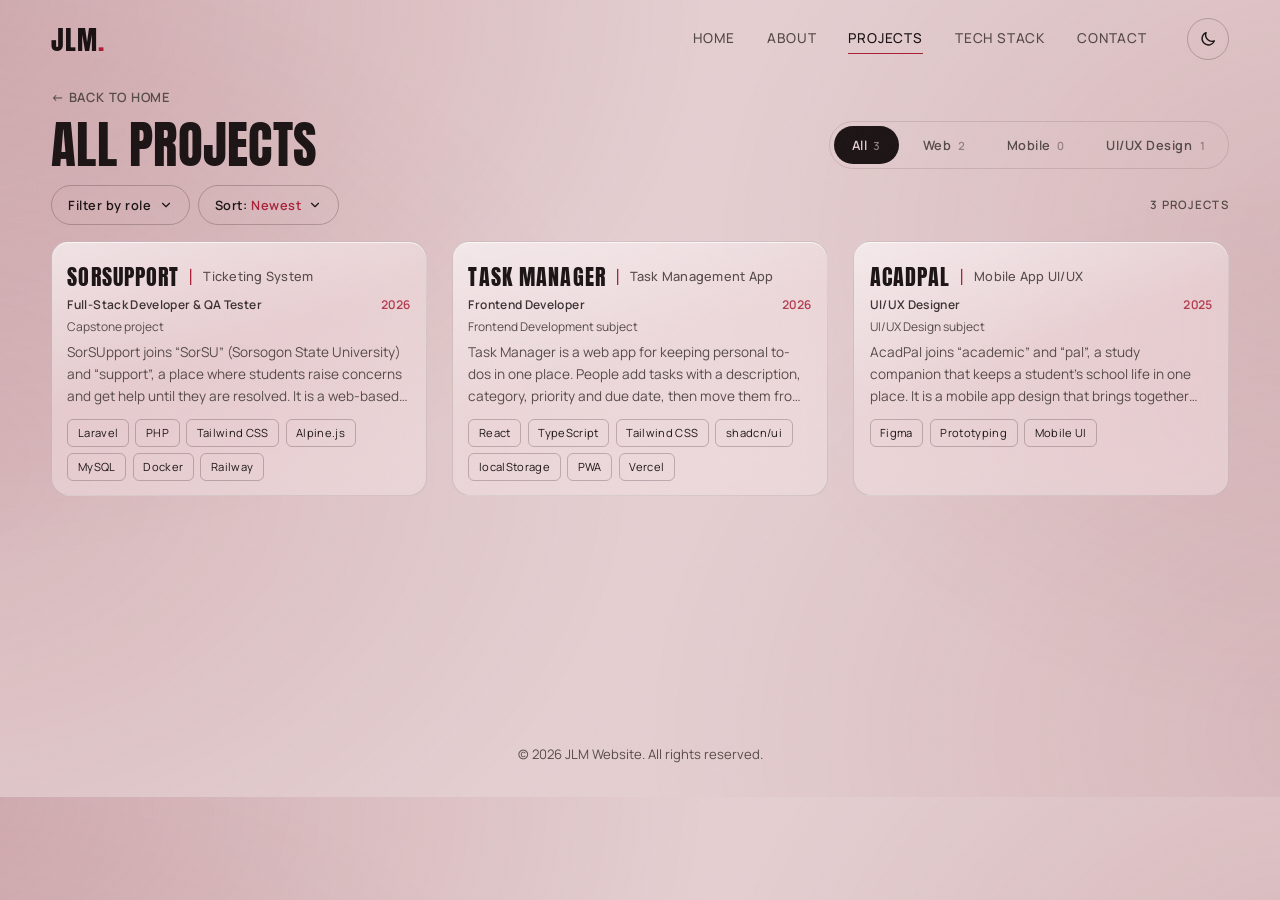
==== commit 260e1014: "Show the school subject each project was made for Co-Authored-By: Claude Opus 5.5 <noreply@anthropic" ====
--- a/projects.html
+++ b/projects.html
@@ -102,7 +102,7 @@
         <div class="modal__media" id="modalMedia"></div>
         <!-- role on the left, year on the right, stack below (no labels needed) -->
         <div class="modal__meta">
-          <p id="modalRole"></p>
+          <div><p id="modalRole"></p><p class="modal__subject" id="modalSubject"></p></div>
           <p class="modal__year" id="modalYear"></p>
         </div>
         <div class="modal__stack">
--- a/css/style.css
+++ b/css/style.css
@@ -368,14 +368,12 @@
 .project__title { display: flex; flex-wrap: wrap; align-items: center; column-gap: .55rem; font-family: var(--f-display); font-weight: 400; font-size: 1.4rem; text-transform: uppercase; letter-spacing: .05em; line-height: 1.15; }
 .project__sep { color: var(--maroon-bright); font-family: var(--f-body); font-weight: 300; } /* full title height */
 .project__type { font-family: var(--f-body); font-size: .8rem; font-weight: 500; letter-spacing: .02em; text-transform: none; color: var(--muted); } /* vertically centred against the title */
-/* three lines max; "… Read more" sits over the end of the third line */
 /* role on the left, year on the right */
 .project__meta { display: flex; justify-content: space-between; gap: .75rem; margin-top: .35rem; font-size: .75rem; font-weight: 600; letter-spacing: .03em; color: var(--text); opacity: .85; }
 .project__year { flex: none; color: var(--maroon-bright); font-variant-numeric: tabular-nums; }
-.project__desc { position: relative; margin-top: .4rem; font-size: .85rem; line-height: 1.6; color: var(--muted); max-height: calc(3 * 1.6em); overflow: hidden; }
-.project__more { position: absolute; right: 0; bottom: 0; padding-left: 2.5rem; background: linear-gradient(90deg, transparent, var(--glass) 2rem), linear-gradient(90deg, transparent, var(--glass) 2rem), linear-gradient(90deg, transparent, var(--glass) 2rem); color: var(--muted); }
-.project__more u { color: var(--maroon-bright); text-decoration: none; font-weight: 600; }
-.project__card:hover .project__more u { text-decoration: underline; text-underline-offset: 3px; }
+.project__subject { margin-top: .15rem; font-size: .75rem; color: var(--muted); }
+/* three lines on desktop, two on smaller screens; the browser ends the cut-off text with "…" */
+.project__desc { --lines: 3; margin-top: .4rem; font-size: .85rem; line-height: 1.6; color: var(--muted); display: -webkit-box; -webkit-box-orient: vertical; -webkit-line-clamp: var(--lines); line-clamp: var(--lines); overflow: hidden; }
 .project__tags { display: flex; flex-wrap: wrap; gap: .4rem; margin-top: .7rem; }
 .project__tags li { padding: .25rem .6rem; border: 1px solid var(--line-strong); border-radius: 6px; font-size: .7rem; letter-spacing: .03em; color: var(--text); white-space: nowrap; }
 
@@ -605,6 +603,8 @@
 .modal__cat { display: flex; align-items: center; gap: .5rem; font-family: var(--f-mono); font-size: .75rem; color: var(--maroon-bright); text-transform: uppercase; letter-spacing: .08em; padding-right: 2.5rem; }
 .modal__cat-icon { flex: none; width: 1.25em; height: 1.25em; }
 .modal__title { font-family: var(--f-display); font-weight: 400; font-size: clamp(1.7rem, 3vw, 2.5rem); text-transform: uppercase; letter-spacing: .04em; line-height: 1; margin: .5rem 2.5rem 1rem 0; }
+.modal__subject { margin-top: .15rem; font-size: .8rem; font-weight: 400; color: var(--muted); }
+.modal__subject:empty { display: none; }
 /* no visible scrollbar; the dots in .modal__pager show and change the position instead */
 .modal__body { grid-column: 1; grid-row: 3; min-height: 0; overflow-y: auto; scrollbar-width: none; }
 .modal__body::-webkit-scrollbar { display: none; }
@@ -664,6 +664,7 @@
   .hero__right { grid-column: 1; grid-row: 3; justify-self: stretch; max-width: none; padding-bottom: 3.5rem; margin-bottom: 0; }
 
   .about__grid { grid-template-columns: 1fr; }
+  .project__desc { --lines: 2; }
   /* phones: columns stack and the whole panel scrolls instead */
   .modal__panel { grid-template-columns: 1fr; height: auto; max-height: calc(100svh - 2rem); overflow-y: auto; }
   .modal__side { max-height: none; border-right: 0; border-bottom: 1px solid var(--line); overflow: visible; }
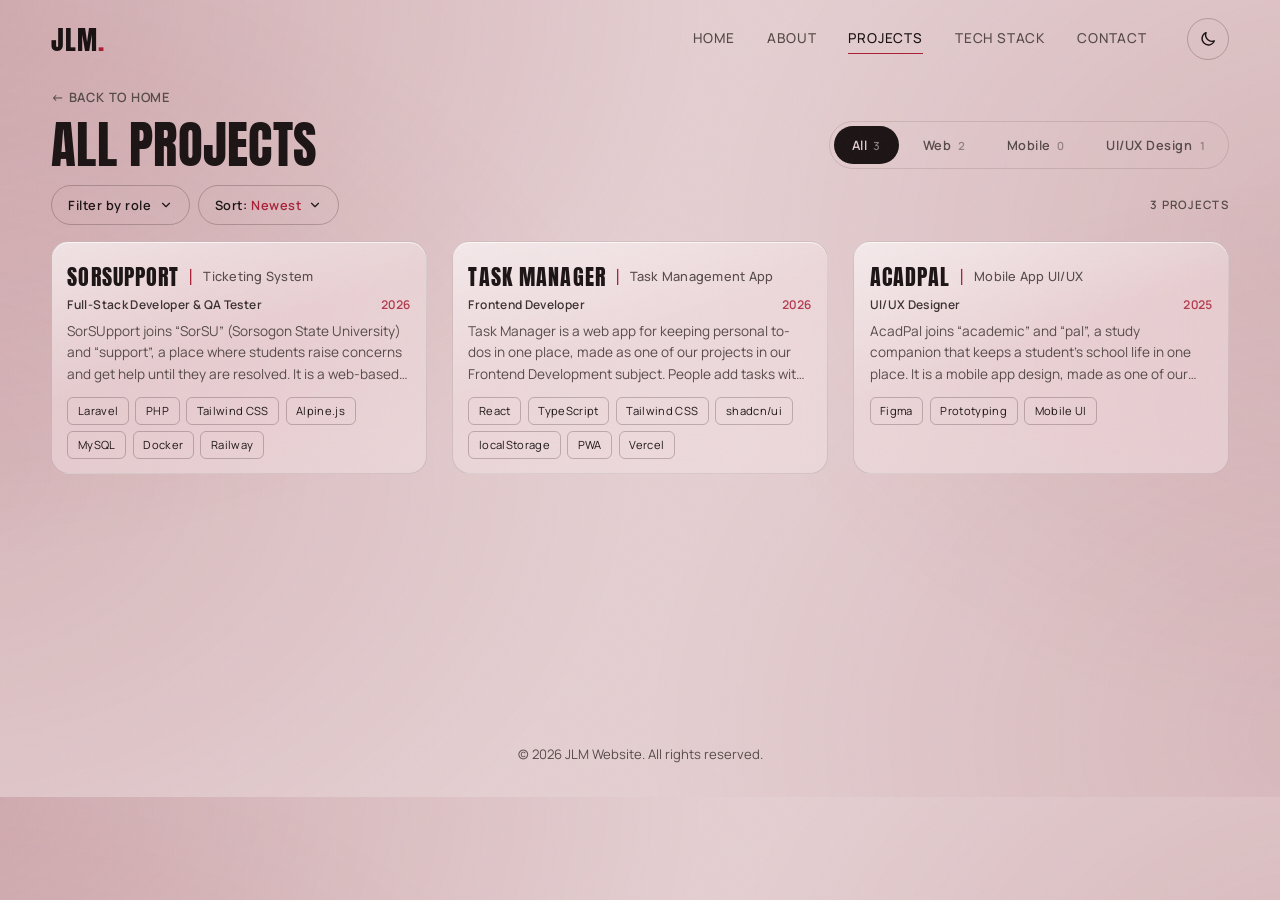
==== commit baa9a2c9: "Move school subjects from labels into project descriptions Co-Authored-By: Claude Opus 5.5 <noreply@" ====
--- a/projects.html
+++ b/projects.html
@@ -102,7 +102,7 @@
         <div class="modal__media" id="modalMedia"></div>
         <!-- role on the left, year on the right, stack below (no labels needed) -->
         <div class="modal__meta">
-          <div><p id="modalRole"></p><p class="modal__subject" id="modalSubject"></p></div>
+          <p id="modalRole"></p>
           <p class="modal__year" id="modalYear"></p>
         </div>
         <div class="modal__stack">
--- a/css/style.css
+++ b/css/style.css
@@ -371,7 +371,6 @@
 /* role on the left, year on the right */
 .project__meta { display: flex; justify-content: space-between; gap: .75rem; margin-top: .35rem; font-size: .75rem; font-weight: 600; letter-spacing: .03em; color: var(--text); opacity: .85; }
 .project__year { flex: none; color: var(--maroon-bright); font-variant-numeric: tabular-nums; }
-.project__subject { margin-top: .15rem; font-size: .75rem; color: var(--muted); }
 /* three lines on desktop, two on smaller screens; the browser ends the cut-off text with "…" */
 .project__desc { --lines: 3; margin-top: .4rem; font-size: .85rem; line-height: 1.6; color: var(--muted); display: -webkit-box; -webkit-box-orient: vertical; -webkit-line-clamp: var(--lines); line-clamp: var(--lines); overflow: hidden; }
 .project__tags { display: flex; flex-wrap: wrap; gap: .4rem; margin-top: .7rem; }
@@ -603,8 +602,6 @@
 .modal__cat { display: flex; align-items: center; gap: .5rem; font-family: var(--f-mono); font-size: .75rem; color: var(--maroon-bright); text-transform: uppercase; letter-spacing: .08em; padding-right: 2.5rem; }
 .modal__cat-icon { flex: none; width: 1.25em; height: 1.25em; }
 .modal__title { font-family: var(--f-display); font-weight: 400; font-size: clamp(1.7rem, 3vw, 2.5rem); text-transform: uppercase; letter-spacing: .04em; line-height: 1; margin: .5rem 2.5rem 1rem 0; }
-.modal__subject { margin-top: .15rem; font-size: .8rem; font-weight: 400; color: var(--muted); }
-.modal__subject:empty { display: none; }
 /* no visible scrollbar; the dots in .modal__pager show and change the position instead */
 .modal__body { grid-column: 1; grid-row: 3; min-height: 0; overflow-y: auto; scrollbar-width: none; }
 .modal__body::-webkit-scrollbar { display: none; }
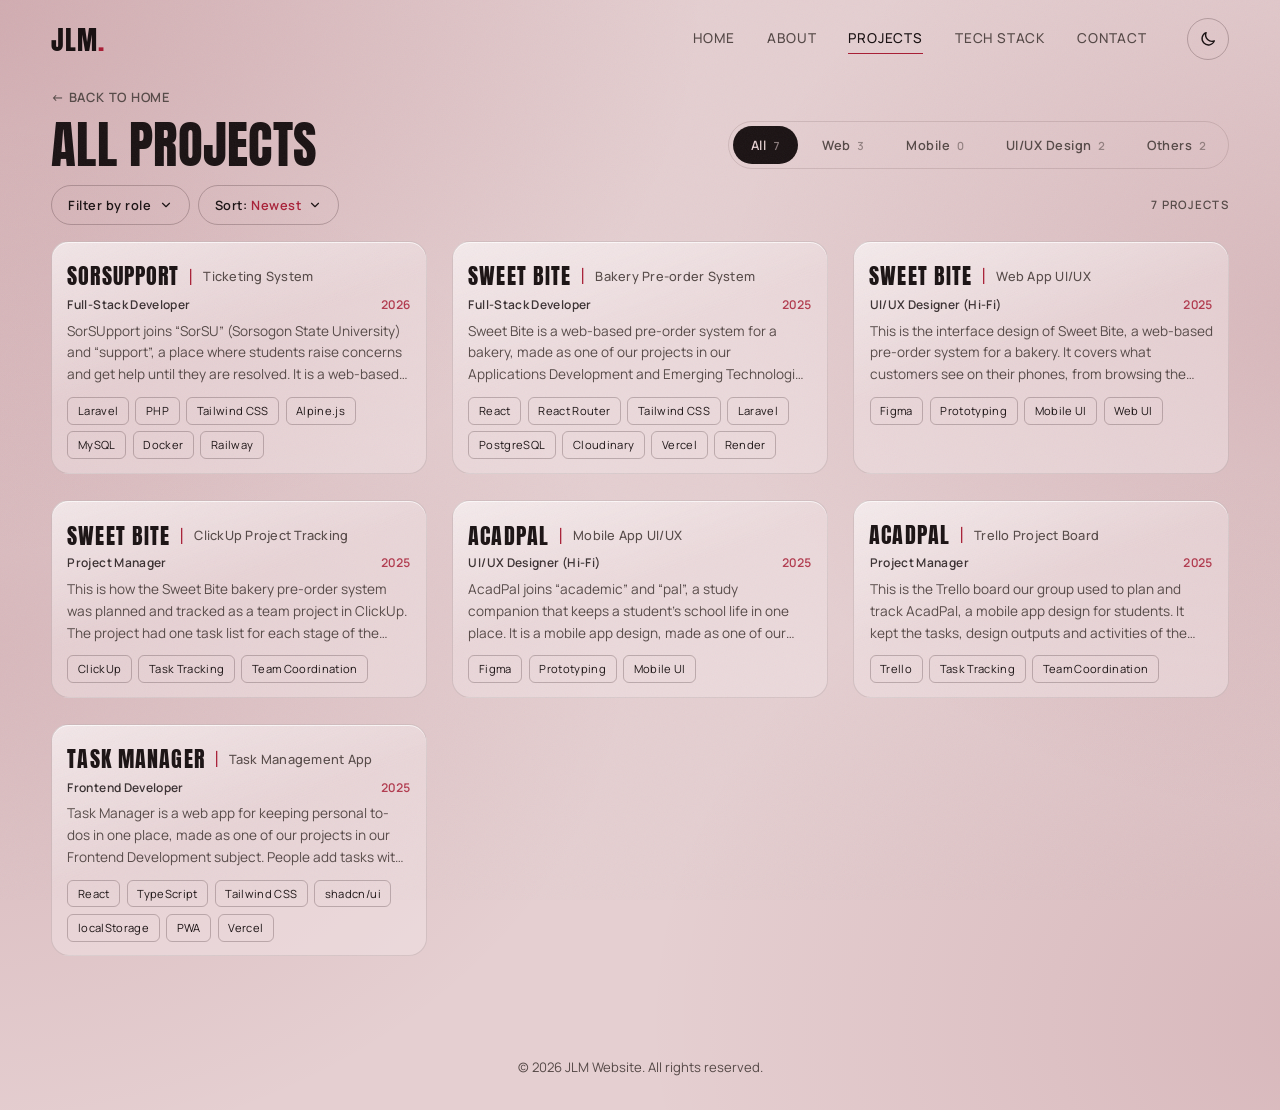
==== commit 6310e881: "Add project management projects, Others tab and per-tab role filters Co-Authored-By: Claude Opus 5.5" ====
--- a/projects.html
+++ b/projects.html
@@ -56,6 +56,7 @@
           <button class="filter" data-filter="web">Web</button>
           <button class="filter" data-filter="mobile">Mobile</button>
           <button class="filter" data-filter="design">UI/UX Design</button>
+          <button class="filter" data-filter="others">Others</button>
         </div>
       </div>
 
--- a/css/style.css
+++ b/css/style.css
@@ -342,7 +342,7 @@
 .role[aria-pressed="true"], .sort[aria-checked="true"] { background: var(--wash); color: var(--text); }
 .role[aria-pressed="true"]::before, .sort[aria-checked="true"]::before { background: var(--maroon-bright); border-color: var(--maroon-bright); box-shadow: inset 0 0 0 2px var(--surface); }
 .role-clear { align-self: flex-start; margin: .2rem 0 0 .3rem; padding: .3rem .4rem; font-size: .78rem; font-weight: 600; color: var(--maroon-bright); text-decoration: underline; text-underline-offset: 3px; }
-.role-clear[hidden] { display: none; }
+.role[hidden], .role-clear[hidden] { display: none; }
 .projects__empty { padding: 3rem 0; text-align: center; color: var(--muted); }
 
 .projects { display: grid; grid-template-columns: repeat(3, 1fr); gap: clamp(1rem, 2vw, 1.75rem); }
@@ -618,6 +618,7 @@
 .modal__desc li { margin-bottom: .4rem; padding-left: .2rem; }
 .modal__desc li::marker { color: var(--maroon-bright); }
 .modal__desc b { color: var(--text); font-weight: 600; }
+.modal__link { color: var(--maroon-bright); font-weight: 600; text-decoration: underline; text-underline-offset: 2px; }
 /* buttons sit at the bottom of the left column, leaving the right column to the description */
 .modal__actions { flex: none; display: flex; flex-wrap: wrap; gap: .6rem; padding: .2rem 1.4rem 1.4rem; }
 .modal__actions .btn { padding: .65rem 1.15rem; font-size: .75rem; }
@@ -697,8 +698,8 @@
   .see-more { grid-column: 2; justify-self: end; }
   .projects { grid-template-columns: 1fr; }
   .section__head--split { flex-direction: column; align-items: flex-start; }
-  .filters { width: 100%; }
-  .filter { flex: 1; padding-inline: .5rem; }
+  .filters { width: 100%; flex-wrap: wrap; border-radius: 24px; } /* five tabs take two rows on phones */
+  .filter { flex: 1; padding-inline: .5rem; white-space: nowrap; }
   #sortDrop .drop__panel { left: auto; right: 0; } /* phones: opens leftward so it stays on screen */
 }
 
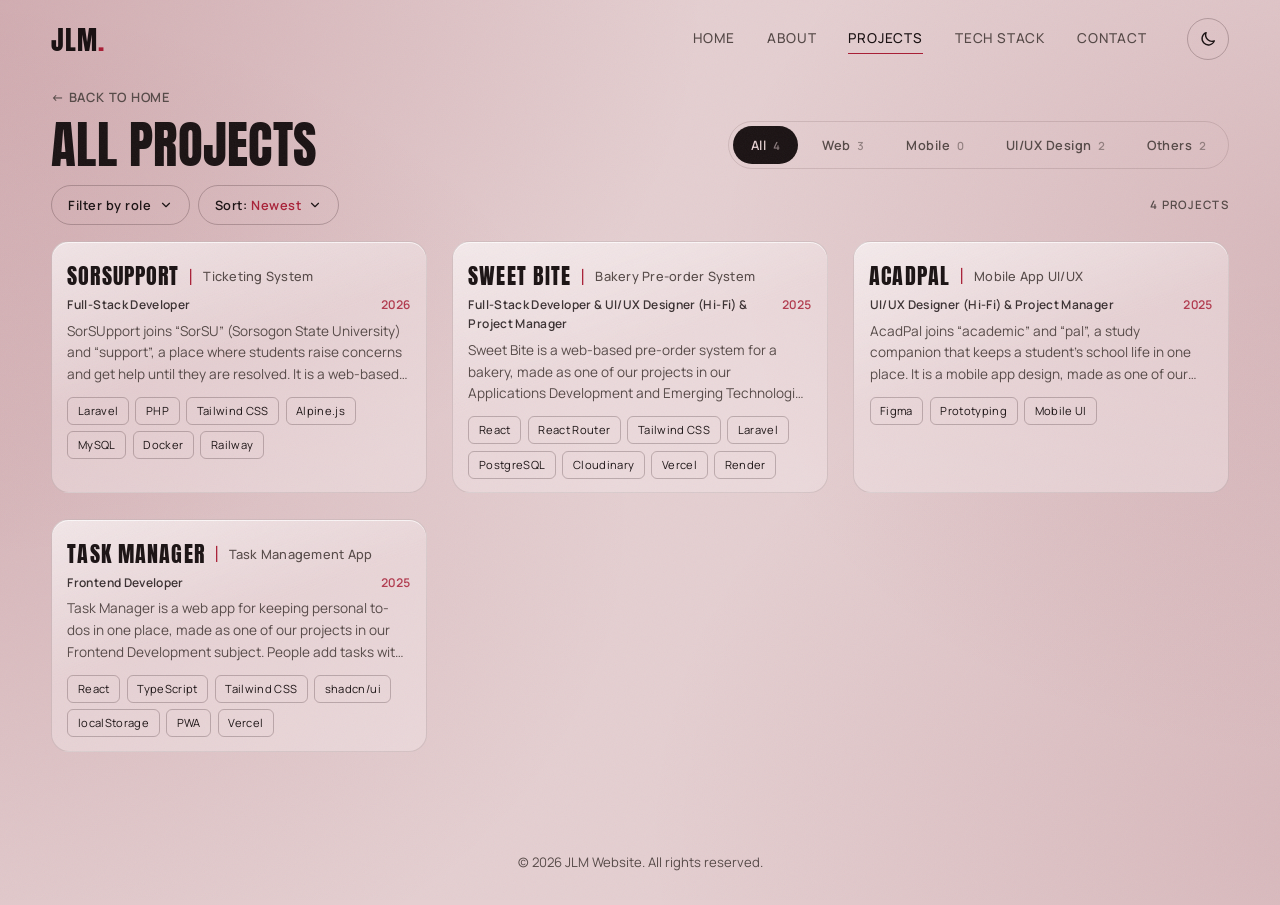
==== commit 913b9704: "Give each project one card, with a view per kind of work Sweet Bite and AcadPal had a separate card " ====
--- a/projects.html
+++ b/projects.html
@@ -117,6 +117,7 @@
       <div class="modal__content">
         <span class="modal__cat" id="modalCat"></span>
         <h3 class="modal__title" id="modalTitle"></h3>
+        <div class="modal__views" id="modalViews" role="tablist" aria-label="Kind of work"></div>
         <div class="modal__body">
           <div class="modal__desc" id="modalDesc"></div>
         </div>
--- a/css/style.css
+++ b/css/style.css
@@ -597,15 +597,21 @@
 /* right: category, title, scrollable description, centred buttons */
 /* contain: size stops long text from making the panel taller; the column just fills the row */
 /* grid so the page dots can sit in a column to the right of the text */
-.modal__content { display: grid; grid-template-columns: minmax(0, 1fr) auto; grid-template-rows: auto auto minmax(0, 1fr); min-height: 0; padding: 2rem 2rem 1.75rem; contain: size; }
-.modal__cat, .modal__title { grid-column: 1 / -1; }
+.modal__content { display: grid; grid-template-columns: minmax(0, 1fr) auto; grid-template-rows: auto auto auto minmax(0, 1fr); min-height: 0; padding: 2rem 2rem 1.75rem; contain: size; }
+.modal__cat, .modal__title, .modal__views { grid-column: 1 / -1; }
 .modal__cat { display: flex; align-items: center; gap: .5rem; font-family: var(--f-mono); font-size: .75rem; color: var(--maroon-bright); text-transform: uppercase; letter-spacing: .08em; padding-right: 2.5rem; }
 .modal__cat-icon { flex: none; width: 1.25em; height: 1.25em; }
 .modal__title { font-family: var(--f-display); font-weight: 400; font-size: clamp(1.7rem, 3vw, 2.5rem); text-transform: uppercase; letter-spacing: .04em; line-height: 1; margin: .5rem 2.5rem 1rem 0; }
+/* switcher between a project's views: same pills as the projects page tabs */
+.modal__views { display: flex; flex-wrap: wrap; gap: .3rem; justify-self: start; margin-bottom: 1rem; padding: 4px; border: 1px solid var(--line); border-radius: 1.2rem; }
+.modal__views:empty { display: none; }
+.modal__view { padding: .4rem .85rem; border-radius: 999px; font-size: .75rem; font-weight: 600; letter-spacing: .04em; color: var(--muted); transition: background .3s, color .3s; }
+.modal__view:hover { color: var(--text); }
+.modal__view.is-active { background: var(--text); color: var(--bg); }
 /* no visible scrollbar; the dots in .modal__pager show and change the position instead */
-.modal__body { grid-column: 1; grid-row: 3; min-height: 0; overflow-y: auto; scrollbar-width: none; }
+.modal__body { grid-column: 1; grid-row: 4; min-height: 0; overflow-y: auto; scrollbar-width: none; }
 .modal__body::-webkit-scrollbar { display: none; }
-.modal__pager { grid-column: 2; grid-row: 3; align-self: center; display: flex; flex-direction: column; gap: .45rem; margin-left: 1rem; } /* vertical, right of the text */
+.modal__pager { grid-column: 2; grid-row: 4; align-self: center; display: flex; flex-direction: column; gap: .45rem; margin-left: 1rem; } /* vertical, right of the text */
 .modal__pager:empty { display: none; }
 .modal__pager button { width: 7px; height: 7px; padding: 0; border-radius: 999px; background: var(--line-strong); transition: height .4s var(--ease), background .4s; }
 .modal__pager button.is-active { height: 22px; background: var(--maroon-bright); }
@@ -618,7 +624,6 @@
 .modal__desc li { margin-bottom: .4rem; padding-left: .2rem; }
 .modal__desc li::marker { color: var(--maroon-bright); }
 .modal__desc b { color: var(--text); font-weight: 600; }
-.modal__link { color: var(--maroon-bright); font-weight: 600; text-decoration: underline; text-underline-offset: 2px; }
 /* buttons sit at the bottom of the left column, leaving the right column to the description */
 .modal__actions { flex: none; display: flex; flex-wrap: wrap; gap: .6rem; padding: .2rem 1.4rem 1.4rem; }
 .modal__actions .btn { padding: .65rem 1.15rem; font-size: .75rem; }
@@ -700,6 +705,8 @@
   .section__head--split { flex-direction: column; align-items: flex-start; }
   .filters { width: 100%; flex-wrap: wrap; border-radius: 24px; } /* five tabs take two rows on phones */
   .filter { flex: 1; padding-inline: .5rem; white-space: nowrap; }
+  .modal__views { flex-wrap: nowrap; justify-self: stretch; gap: 0; border-radius: 999px; }
+  .modal__view { flex: auto; padding-inline: .45rem; font-size: .68rem; letter-spacing: 0; white-space: nowrap; }
   #sortDrop .drop__panel { left: auto; right: 0; } /* phones: opens leftward so it stays on screen */
 }
 
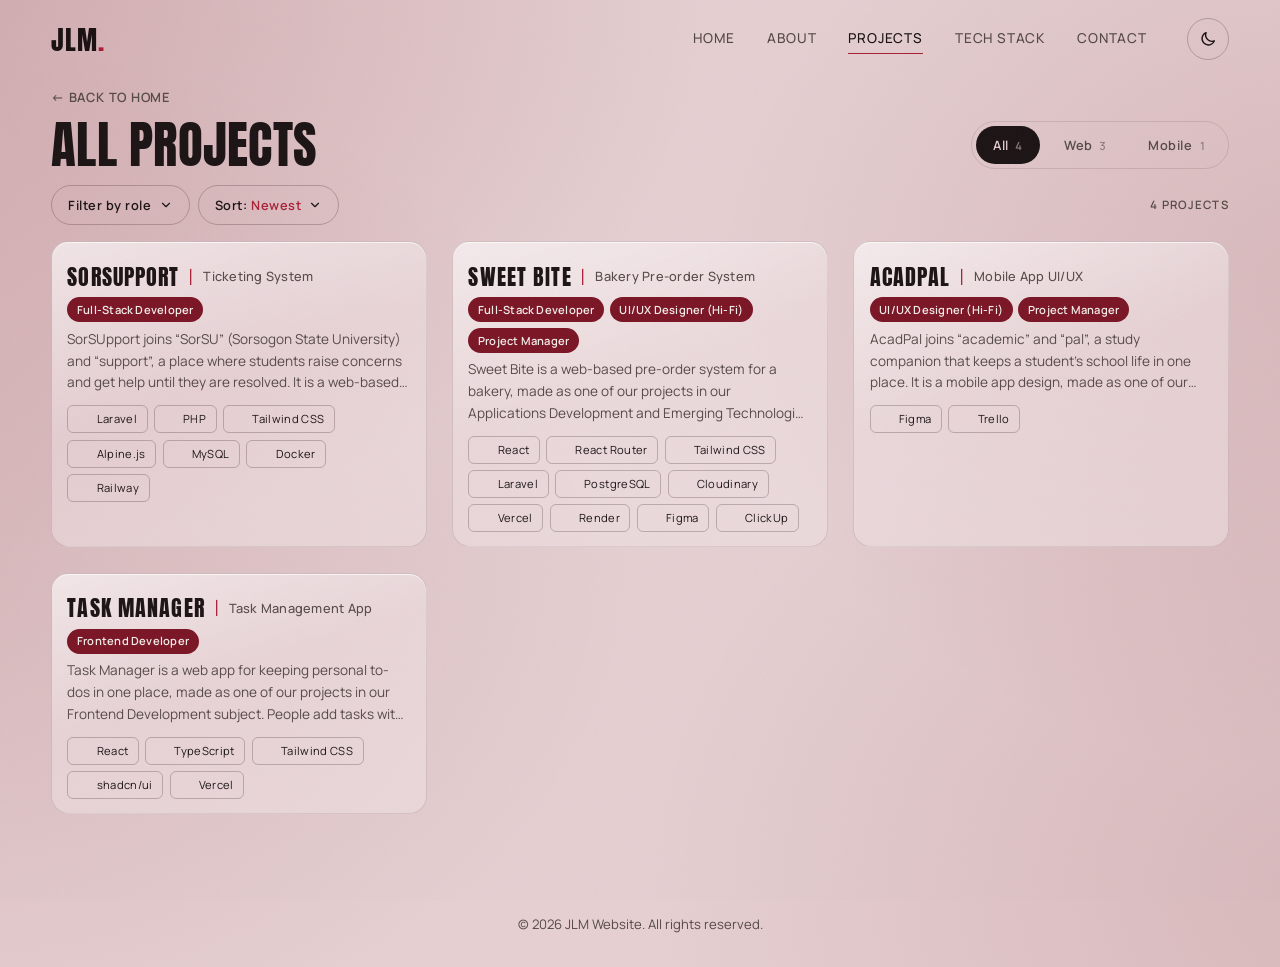
==== commit b1c8baec: "Simplify project tabs and role filter, and restyle the cards Tabs are now All, Web and Mobile, set p" ====
--- a/projects.html
+++ b/projects.html
@@ -55,8 +55,6 @@
           <button class="filter is-active" data-filter="all">All</button>
           <button class="filter" data-filter="web">Web</button>
           <button class="filter" data-filter="mobile">Mobile</button>
-          <button class="filter" data-filter="design">UI/UX Design</button>
-          <button class="filter" data-filter="others">Others</button>
         </div>
       </div>
 
--- a/css/style.css
+++ b/css/style.css
@@ -342,7 +342,8 @@
 .role[aria-pressed="true"], .sort[aria-checked="true"] { background: var(--wash); color: var(--text); }
 .role[aria-pressed="true"]::before, .sort[aria-checked="true"]::before { background: var(--maroon-bright); border-color: var(--maroon-bright); box-shadow: inset 0 0 0 2px var(--surface); }
 .role-clear { align-self: flex-start; margin: .2rem 0 0 .3rem; padding: .3rem .4rem; font-size: .78rem; font-weight: 600; color: var(--maroon-bright); text-decoration: underline; text-underline-offset: 3px; }
-.role[hidden], .role-clear[hidden] { display: none; }
+.role:disabled, .role:disabled:hover { background: none; color: var(--muted); opacity: .4; cursor: not-allowed; }
+.role-clear[hidden] { display: none; }
 .projects__empty { padding: 3rem 0; text-align: center; color: var(--muted); }
 
 .projects { display: grid; grid-template-columns: repeat(3, 1fr); gap: clamp(1rem, 2vw, 1.75rem); }
@@ -368,13 +369,15 @@
 .project__title { display: flex; flex-wrap: wrap; align-items: center; column-gap: .55rem; font-family: var(--f-display); font-weight: 400; font-size: 1.4rem; text-transform: uppercase; letter-spacing: .05em; line-height: 1.15; }
 .project__sep { color: var(--maroon-bright); font-family: var(--f-body); font-weight: 300; } /* full title height */
 .project__type { font-family: var(--f-body); font-size: .8rem; font-weight: 500; letter-spacing: .02em; text-transform: none; color: var(--muted); } /* vertically centred against the title */
-/* role on the left, year on the right */
-.project__meta { display: flex; justify-content: space-between; gap: .75rem; margin-top: .35rem; font-size: .75rem; font-weight: 600; letter-spacing: .03em; color: var(--text); opacity: .85; }
-.project__year { flex: none; color: var(--maroon-bright); font-variant-numeric: tabular-nums; }
+/* year on the picture, bottom right; dark in both themes so it reads on any screenshot */
+.project__year { position: absolute; right: .5rem; bottom: .5rem; z-index: 3; padding: .2rem .55rem; border-radius: 999px; background: rgba(11, 10, 10, .78); color: #f3eee9; font-size: .7rem; font-weight: 600; font-variant-numeric: tabular-nums; letter-spacing: .03em; }
+.project__roles { display: flex; flex-wrap: wrap; gap: .35rem; margin-top: .5rem; }
+.project__roles li { padding: .22rem .6rem; border-radius: 999px; background: var(--maroon); color: var(--on-maroon); font-size: .7rem; font-weight: 600; letter-spacing: .02em; white-space: nowrap; }
 /* three lines on desktop, two on smaller screens; the browser ends the cut-off text with "…" */
 .project__desc { --lines: 3; margin-top: .4rem; font-size: .85rem; line-height: 1.6; color: var(--muted); display: -webkit-box; -webkit-box-orient: vertical; -webkit-line-clamp: var(--lines); line-clamp: var(--lines); overflow: hidden; }
 .project__tags { display: flex; flex-wrap: wrap; gap: .4rem; margin-top: .7rem; }
-.project__tags li { padding: .25rem .6rem; border: 1px solid var(--line-strong); border-radius: 6px; font-size: .7rem; letter-spacing: .03em; color: var(--text); white-space: nowrap; }
+.project__tags li { display: inline-flex; align-items: center; gap: .35rem; padding: .25rem .6rem; border: 1px solid var(--line-strong); border-radius: 6px; font-size: .7rem; letter-spacing: .03em; color: var(--text); white-space: nowrap; }
+.project__tags .tech__icon, .project__tags .tech__badge { width: 13px; height: 13px; font-size: .5rem; border-radius: 3px; }
 
 /* --- CSS mockups (project thumbnails) --- */
 .mock { position: absolute; inset: 0; display: flex; flex-direction: column; }
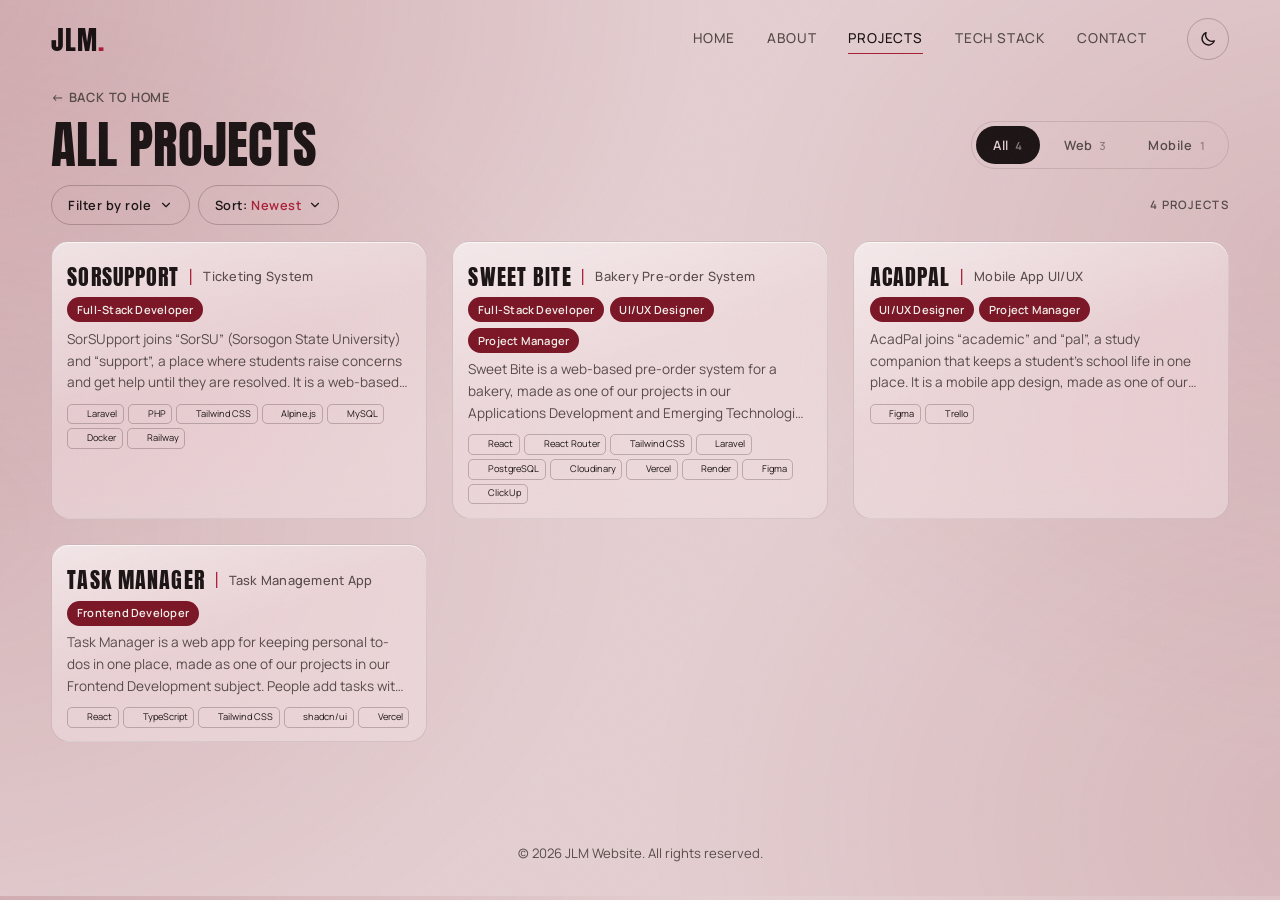
==== commit 2439eac5: "Show roles in the pop-up switcher and the year on its picture The pop-up's switcher now names each r" ====
--- a/projects.html
+++ b/projects.html
@@ -91,7 +91,7 @@
     <svg viewBox="0 0 24 24" width="20" height="20" fill="none" stroke="currentColor" stroke-width="2" stroke-linecap="round" stroke-linejoin="round"><path d="M12 19V5M5 12l7-7 7 7"/></svg>
   </button>
 
-  <!-- Project modal: fixed size; left = image, role, year, stack, buttons; right = title and scrollable description -->
+  <!-- Project modal: fixed size; left = image with the year on it, stack, buttons; right = title, roles and scrollable description -->
   <div class="modal" id="modal" aria-hidden="true">
     <div class="modal__backdrop" data-close></div>
     <div class="modal__panel" role="dialog" aria-modal="true" aria-labelledby="modalTitle">
@@ -99,11 +99,6 @@
       <div class="modal__side">
         <p class="modal__shot" id="modalShot"></p>
         <div class="modal__media" id="modalMedia"></div>
-        <!-- role on the left, year on the right, stack below (no labels needed) -->
-        <div class="modal__meta">
-          <p id="modalRole"></p>
-          <p class="modal__year" id="modalYear"></p>
-        </div>
         <div class="modal__stack">
           <div class="chips" id="modalTags"></div>
         </div>
--- a/css/style.css
+++ b/css/style.css
@@ -375,9 +375,10 @@
 .project__roles li { padding: .22rem .6rem; border-radius: 999px; background: var(--maroon); color: var(--on-maroon); font-size: .7rem; font-weight: 600; letter-spacing: .02em; white-space: nowrap; }
 /* three lines on desktop, two on smaller screens; the browser ends the cut-off text with "…" */
 .project__desc { --lines: 3; margin-top: .4rem; font-size: .85rem; line-height: 1.6; color: var(--muted); display: -webkit-box; -webkit-box-orient: vertical; -webkit-line-clamp: var(--lines); line-clamp: var(--lines); overflow: hidden; }
-.project__tags { display: flex; flex-wrap: wrap; gap: .4rem; margin-top: .7rem; }
-.project__tags li { display: inline-flex; align-items: center; gap: .35rem; padding: .25rem .6rem; border: 1px solid var(--line-strong); border-radius: 6px; font-size: .7rem; letter-spacing: .03em; color: var(--text); white-space: nowrap; }
-.project__tags .tech__icon, .project__tags .tech__badge { width: 13px; height: 13px; font-size: .5rem; border-radius: 3px; }
+/* smaller than the role tags, so a long stack still fits in about two rows */
+.project__tags { display: flex; flex-wrap: wrap; gap: .25rem; margin-top: .6rem; }
+.project__tags li { display: inline-flex; align-items: center; gap: .2rem; padding: .12rem .35rem; border: 1px solid var(--line-strong); border-radius: 5px; font-size: .58rem; color: var(--text); white-space: nowrap; }
+.project__tags .tech__icon, .project__tags .tech__badge { width: 10px; height: 10px; font-size: .4rem; border-radius: 2px; }
 
 /* --- CSS mockups (project thumbnails) --- */
 .mock { position: absolute; inset: 0; display: flex; flex-direction: column; }
@@ -563,7 +564,7 @@
 .modal__close { position: absolute; top: 1rem; right: 1rem; z-index: 6; width: 38px; height: 38px; border-radius: 50%; background: var(--bg); border: 1px solid var(--line-strong); transition: background .3s; }
 .modal__close:hover { background: var(--maroon); color: var(--on-maroon); }
 
-/* left: image, then role/year, then tech stack */
+/* left: image with the year on it, then tech stack */
 .modal__side { display: flex; flex-direction: column; min-height: 0; max-height: calc(100svh - 2rem - 2px); background: var(--bg); border-right: 1px solid var(--line); overflow: hidden; } /* same cap as the panel, so the picture shrinks before anything is cut off */
 /* name of the screenshot being shown, in its own row above the picture */
 .modal__shot { flex: none; padding: 1rem 1.4rem .85rem; border-bottom: 1px solid var(--line); font-size: .85rem; font-weight: 600; letter-spacing: .04em; }
@@ -591,10 +592,9 @@
 .gallery__dots { position: absolute; left: 0; right: 0; bottom: .75rem; z-index: 3; display: flex; justify-content: center; gap: .4rem; }
 .gallery__dots span { width: 7px; height: 7px; border-radius: 999px; background: rgba(243, 238, 233, .45); transition: width .3s, background .3s; }
 .gallery__dots span.is-active { width: 20px; background: var(--maroon-bright); }
-.modal__meta { flex: none; display: flex; justify-content: space-between; align-items: baseline; gap: 1rem; padding: .85rem 1.4rem .3rem; border-top: 1px solid var(--line); }
-.modal__year { flex: none; font-family: var(--f-mono); font-size: .8rem; color: var(--maroon-bright); }
-.modal__meta p:first-child { font-size: .92rem; font-weight: 600; }
-.modal__stack { flex: none; padding: .6rem 1.4rem 1rem; }
+/* year on the picture, same as on the cards */
+.modal__media[data-year]::after { content: attr(data-year); position: absolute; right: .6rem; bottom: .6rem; z-index: 3; padding: .2rem .55rem; border-radius: 999px; background: rgba(11, 10, 10, .78); color: #f3eee9; font-size: .75rem; font-weight: 600; font-variant-numeric: tabular-nums; letter-spacing: .03em; }
+.modal__stack { flex: none; padding: .85rem 1.4rem 1rem; border-top: 1px solid var(--line); }
 
 
 /* right: category, title, scrollable description, centred buttons */
@@ -607,7 +607,6 @@
 .modal__title { font-family: var(--f-display); font-weight: 400; font-size: clamp(1.7rem, 3vw, 2.5rem); text-transform: uppercase; letter-spacing: .04em; line-height: 1; margin: .5rem 2.5rem 1rem 0; }
 /* switcher between a project's views: same pills as the projects page tabs */
 .modal__views { display: flex; flex-wrap: wrap; gap: .3rem; justify-self: start; margin-bottom: 1rem; padding: 4px; border: 1px solid var(--line); border-radius: 1.2rem; }
-.modal__views:empty { display: none; }
 .modal__view { padding: .4rem .85rem; border-radius: 999px; font-size: .75rem; font-weight: 600; letter-spacing: .04em; color: var(--muted); transition: background .3s, color .3s; }
 .modal__view:hover { color: var(--text); }
 .modal__view.is-active { background: var(--text); color: var(--bg); }
@@ -708,8 +707,8 @@
   .section__head--split { flex-direction: column; align-items: flex-start; }
   .filters { width: 100%; flex-wrap: wrap; border-radius: 24px; } /* five tabs take two rows on phones */
   .filter { flex: 1; padding-inline: .5rem; white-space: nowrap; }
-  .modal__views { flex-wrap: nowrap; justify-self: stretch; gap: 0; border-radius: 999px; }
-  .modal__view { flex: auto; padding-inline: .45rem; font-size: .68rem; letter-spacing: 0; white-space: nowrap; }
+  .modal__views { gap: 0; }
+  .modal__view { padding-inline: .6rem; font-size: .68rem; letter-spacing: 0; white-space: nowrap; }
   #sortDrop .drop__panel { left: auto; right: 0; } /* phones: opens leftward so it stays on screen */
 }
 
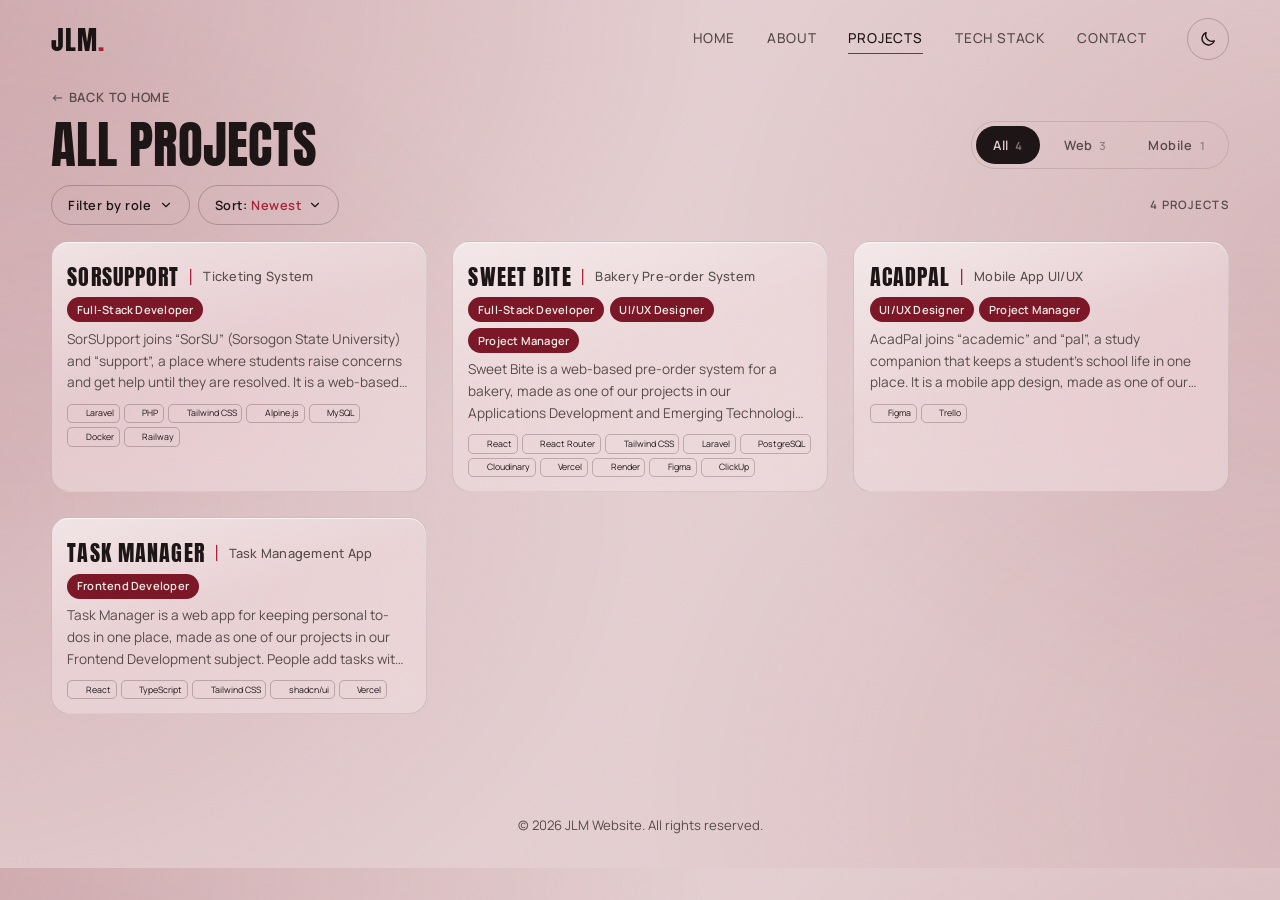
==== commit 7c7d8ecb: "Add Open Graph and Twitter meta tags with social preview image Fixes link previews on LinkedIn and o" ====
--- a/projects.html
+++ b/projects.html
@@ -5,6 +5,25 @@
   <meta name="viewport" content="width=device-width, initial-scale=1.0" />
   <title>JLM Dev Portfolio</title>
   <meta name="description" content="All web, mobile and design projects by Jella Mae Calupit." />
+  <link rel="canonical" href="https://jlm-dev-portfolio.pages.dev/projects.html" />
+
+  <!-- Open Graph (LinkedIn, Facebook, Messenger) -->
+  <meta property="og:type" content="website" />
+  <meta property="og:site_name" content="JLM Dev Portfolio" />
+  <meta property="og:url" content="https://jlm-dev-portfolio.pages.dev/projects.html" />
+  <meta property="og:title" content="Projects | Jella Mae Calupit" />
+  <meta property="og:description" content="All web, mobile and design projects by Jella Mae Calupit." />
+  <meta property="og:image" content="https://jlm-dev-portfolio.pages.dev/assets/og-image.png" />
+  <meta property="og:image:width" content="1200" />
+  <meta property="og:image:height" content="627" />
+  <meta property="og:image:alt" content="Jella Mae Calupit, Software Developer and UI/UX Designer" />
+  <meta name="author" content="Jella Mae Calupit" />
+
+  <!-- Twitter / X -->
+  <meta name="twitter:card" content="summary_large_image" />
+  <meta name="twitter:title" content="Projects | Jella Mae Calupit" />
+  <meta name="twitter:description" content="All web, mobile and design projects by Jella Mae Calupit." />
+  <meta name="twitter:image" content="https://jlm-dev-portfolio.pages.dev/assets/og-image.png" />
   <link rel="preconnect" href="https://fonts.googleapis.com" />
   <link rel="preconnect" href="https://fonts.gstatic.com" crossorigin />
   <link href="https://fonts.googleapis.com/css2?family=Anton&family=Great+Vibes&family=JetBrains+Mono:wght@400;500&family=Manrope:wght@300;400;500;600;700&family=Pinyon+Script&family=Playfair+Display:ital,wght@1,400;1,500&display=swap" rel="stylesheet" />
--- a/css/style.css
+++ b/css/style.css
@@ -375,10 +375,12 @@
 .project__roles li { padding: .22rem .6rem; border-radius: 999px; background: var(--maroon); color: var(--on-maroon); font-size: .7rem; font-weight: 600; letter-spacing: .02em; white-space: nowrap; }
 /* three lines on desktop, two on smaller screens; the browser ends the cut-off text with "…" */
 .project__desc { --lines: 3; margin-top: .4rem; font-size: .85rem; line-height: 1.6; color: var(--muted); display: -webkit-box; -webkit-box-orient: vertical; -webkit-line-clamp: var(--lines); line-clamp: var(--lines); overflow: hidden; }
-/* smaller than the role tags, so a long stack still fits in about two rows */
+/* --stack-size is set by fitStacks in js/main.js: the largest size that keeps every stack in two rows */
+.projects { --stack-size: 9px; }
+.projects.is-measuring .project.is-hidden { display: flex; } /* hidden cards count too, so the size doesn't change between tabs */
 .project__tags { display: flex; flex-wrap: wrap; gap: .25rem; margin-top: .6rem; }
-.project__tags li { display: inline-flex; align-items: center; gap: .2rem; padding: .12rem .35rem; border: 1px solid var(--line-strong); border-radius: 5px; font-size: .58rem; color: var(--text); white-space: nowrap; }
-.project__tags .tech__icon, .project__tags .tech__badge { width: 10px; height: 10px; font-size: .4rem; border-radius: 2px; }
+.project__tags li { display: inline-flex; align-items: center; gap: .35em; padding: .2em .55em; border: 1px solid var(--line-strong); border-radius: 5px; font-size: var(--stack-size); color: var(--text); white-space: nowrap; }
+.project__tags .tech__icon, .project__tags .tech__badge { width: calc(var(--stack-size) * 1.1); height: calc(var(--stack-size) * 1.1); font-size: calc(var(--stack-size) * .7); border-radius: 2px; }
 
 /* --- CSS mockups (project thumbnails) --- */
 .mock { position: absolute; inset: 0; display: flex; flex-direction: column; }
